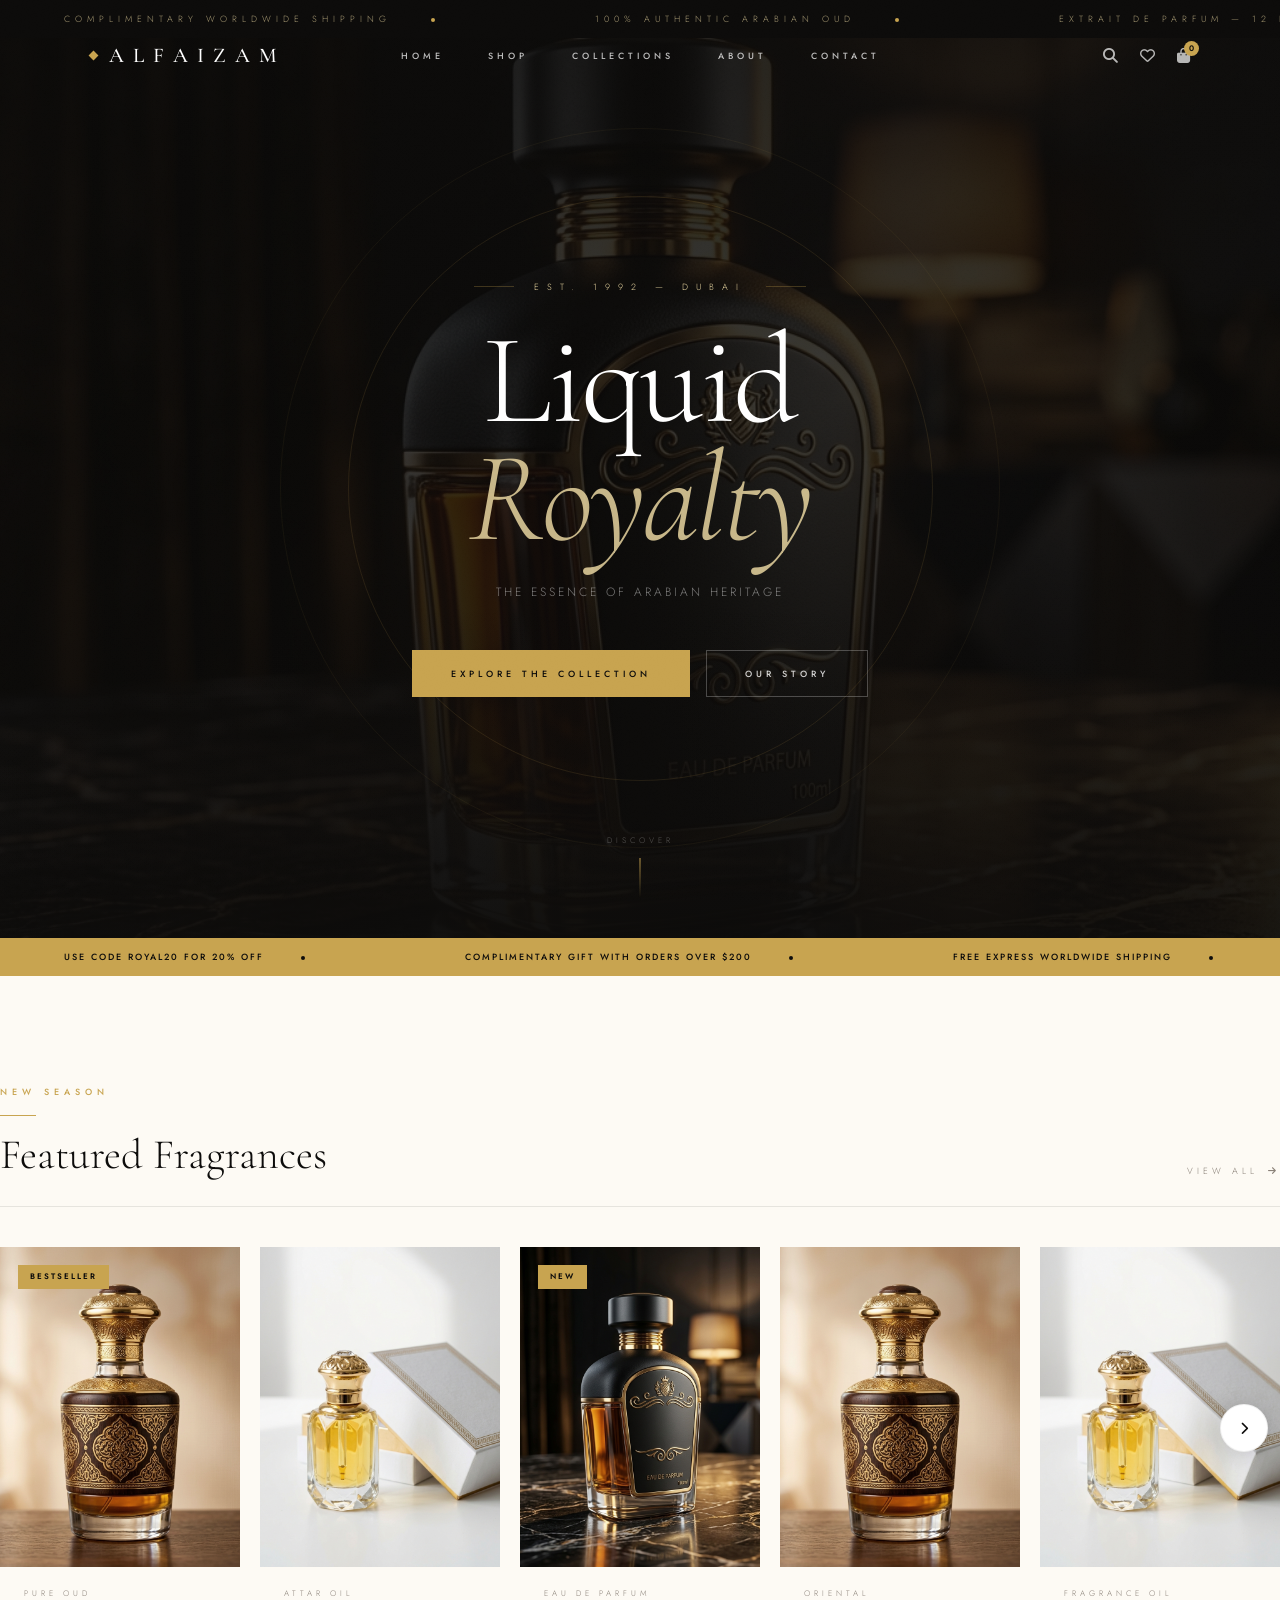
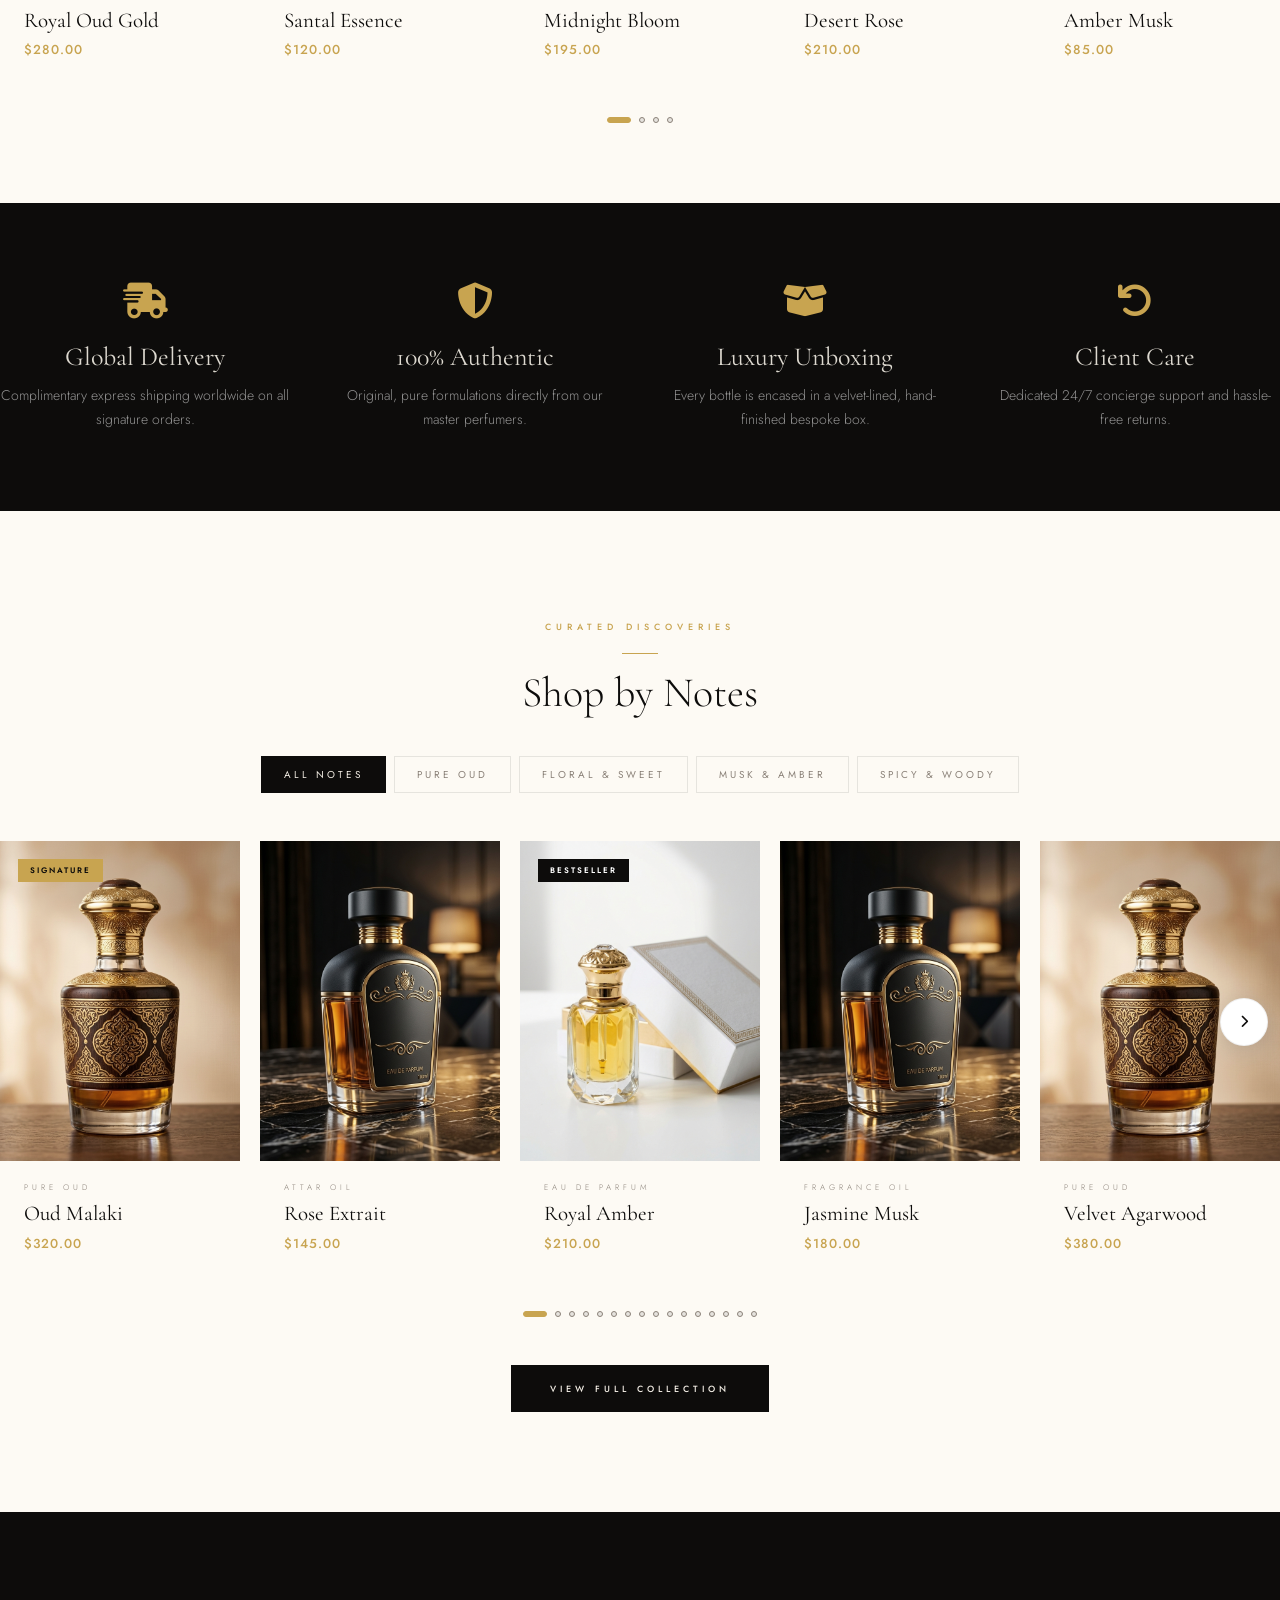
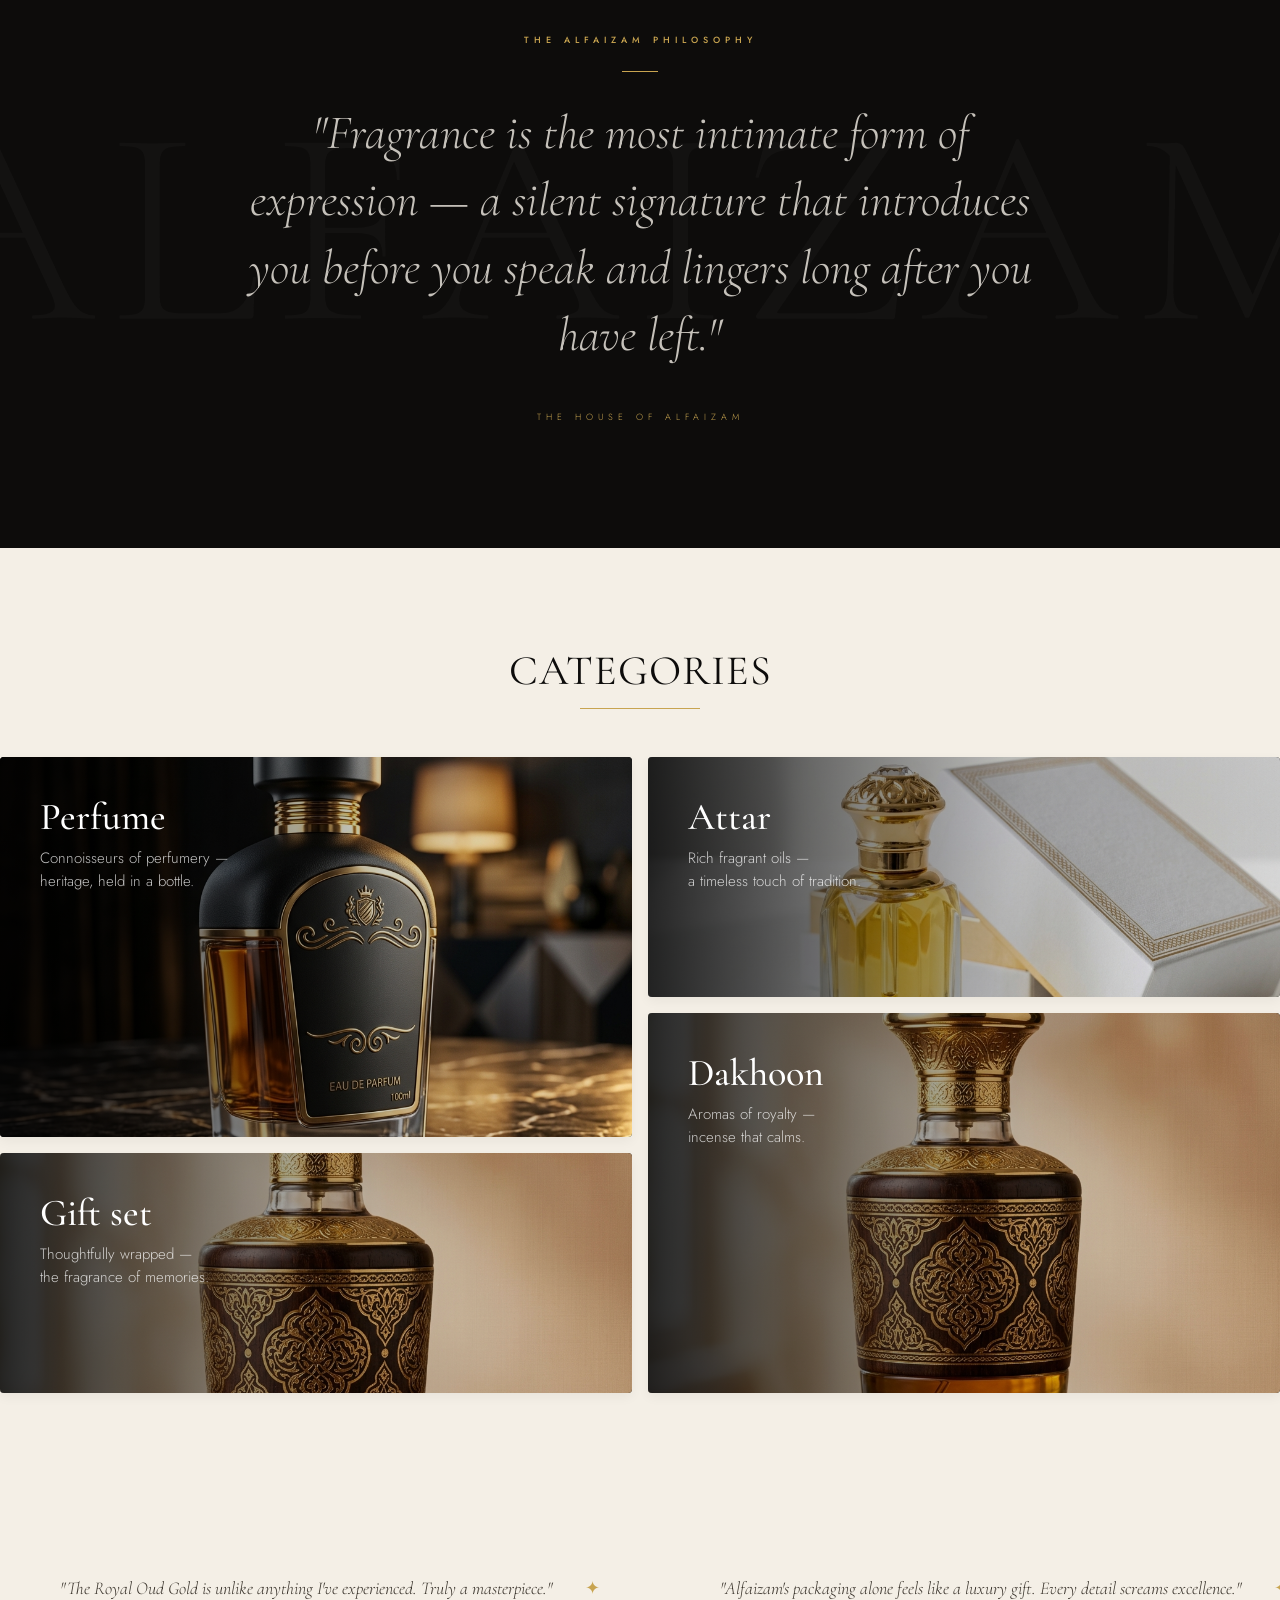
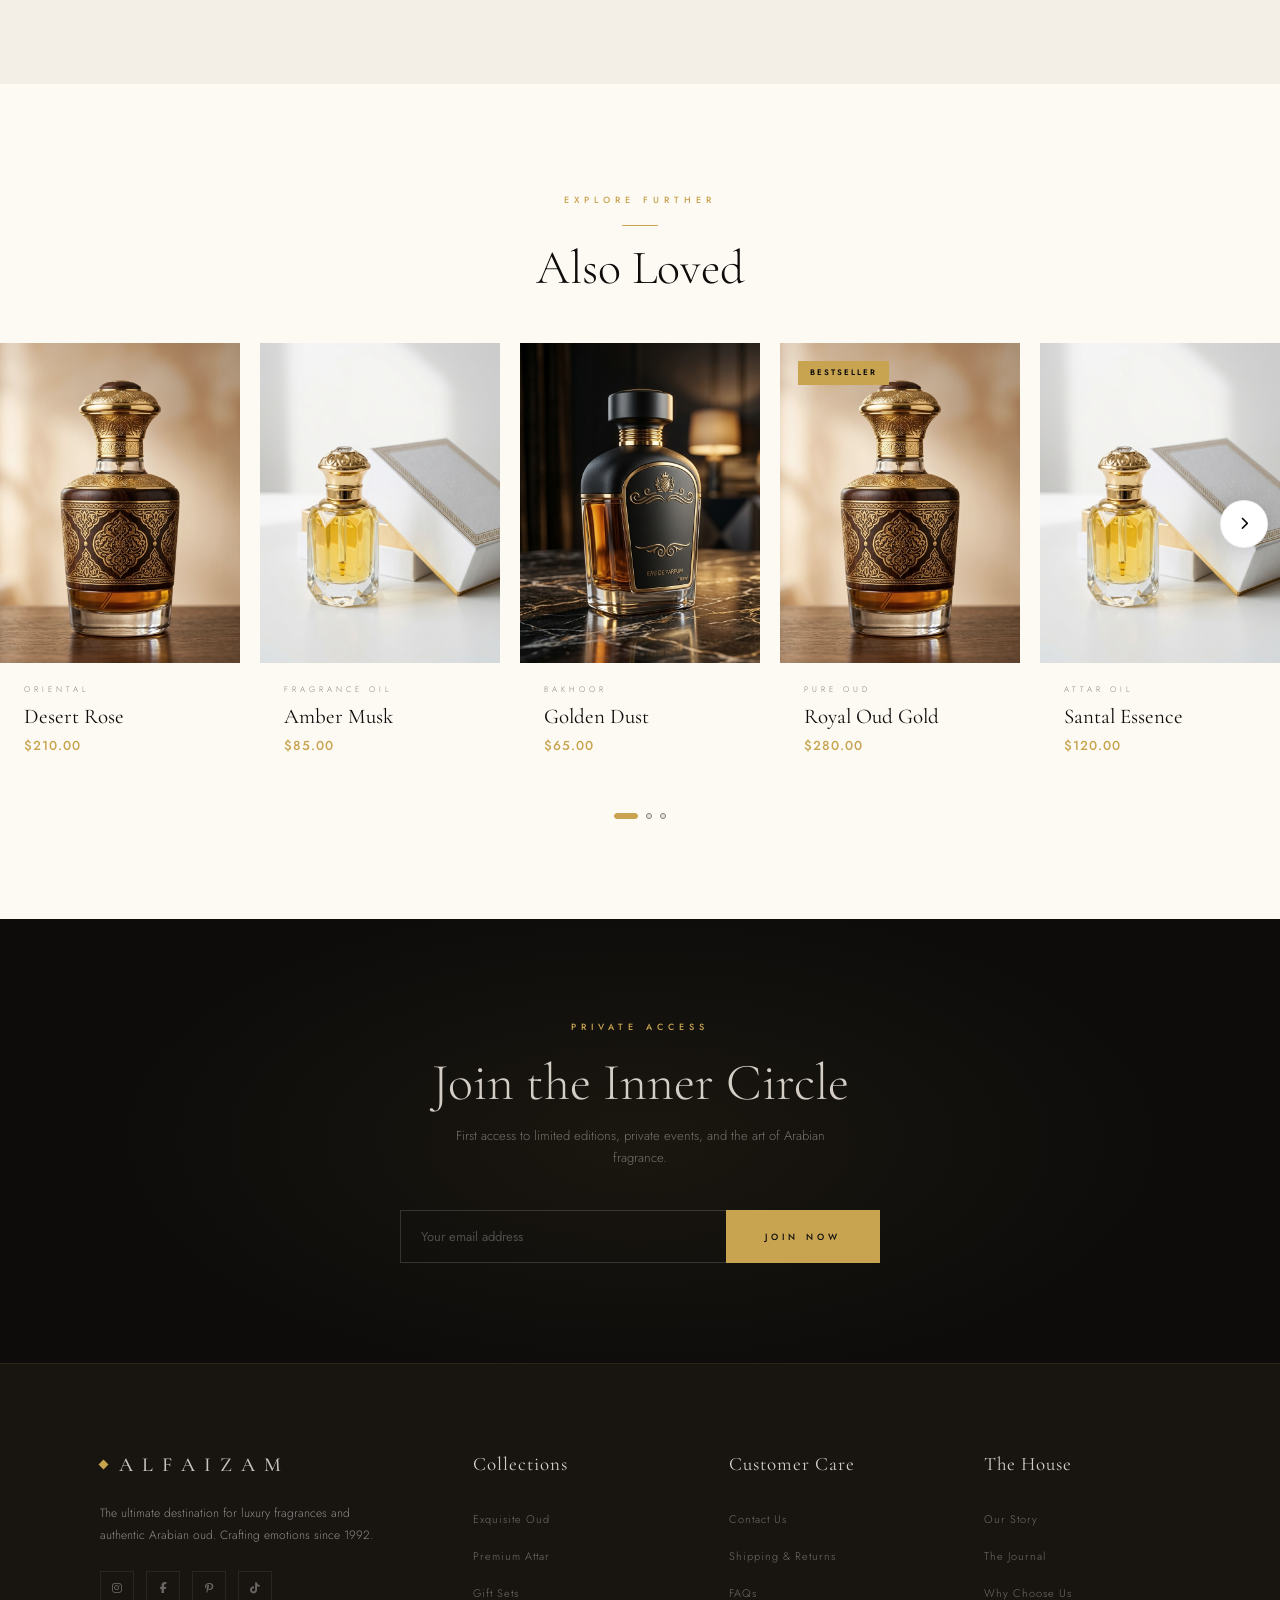
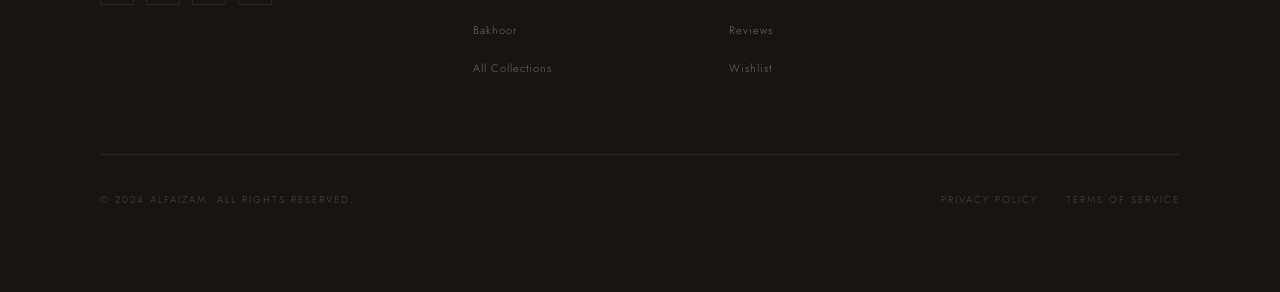
==== index.html @ 8cf2e2de "Initial Commit" ====
<!DOCTYPE html>
<html lang="en">

<head>
    <meta charset="UTF-8">
    <meta name="viewport" content="width=device-width, initial-scale=1.0">
    <title>ALFAIZAM — Luxury Arabian Fragrances</title>
    <link rel="stylesheet" href="style.css">
    <link rel="stylesheet" href="https://cdnjs.cloudflare.com/ajax/libs/font-awesome/6.4.0/css/all.min.css">
    <style>
        /* ── Hero ── */
        .hero {
            height: 100vh;
            min-height: 700px;
            background: var(--ink);
            position: relative;
            display: flex;
            align-items: center;
            justify-content: center;
            overflow: hidden;
            color: white;
        }

        .hero-bg {
            position: absolute;
            inset: 0;
            background-image: url('images/hero.png');
            background-size: cover;
            background-position: center;
            opacity: .22;
            transition: transform 8s ease;
        }

        .hero-vignette {
            position: absolute;
            inset: 0;
            background:
                radial-gradient(ellipse 120% 80% at 50% 110%, rgba(13, 12, 11, .9) 0%, transparent 60%),
                linear-gradient(to bottom, rgba(13, 12, 11, .5) 0%, rgba(13, 12, 11, .15) 40%, rgba(13, 12, 11, .7) 100%);
        }

        .hero-ornament {
            position: absolute;
            inset: 0;
            display: flex;
            align-items: center;
            justify-content: center;
            overflow: hidden;
            pointer-events: none;
        }

        .hero-ornament-ring {
            width: 65vmin;
            height: 65vmin;
            border: 1px solid rgba(200, 164, 80, .12);
            border-radius: 50%;
            position: absolute;
            animation: ring-pulse 6s ease-in-out infinite;
        }

        .hero-ornament-ring:nth-child(2) {
            width: 80vmin;
            height: 80vmin;
            border-color: rgba(200, 164, 80, .06);
            animation-delay: 2s;
        }

        @keyframes ring-pulse {

            0%,
            100% {
                opacity: 0.6;
                transform: scale(1);
            }

            50% {
                opacity: 1;
                transform: scale(1.02);
            }
        }

        .hero-content {
            position: relative;
            z-index: 2;
            text-align: center;
            padding: 0 24px;
        }

        .hero-eyebrow {
            font-size: 9px;
            letter-spacing: 8px;
            text-transform: uppercase;
            color: var(--gold-pale);
            opacity: 0;
            animation: fadeInUp .9s forwards .4s;
            margin-bottom: 28px;
            display: flex;
            align-items: center;
            justify-content: center;
            gap: 20px;
        }

        .hero-eyebrow::before,
        .hero-eyebrow::after {
            content: '';
            display: block;
            width: 40px;
            height: 1px;
            background: var(--bd-gold);
        }

        .hero-headline {
            font-family: 'Cormorant Garamond', serif;
            font-size: clamp(72px, 10vw, 140px);
            font-weight: 300;
            line-height: .92;
            letter-spacing: -.02em;
            opacity: 0;
            animation: fadeInUp .9s forwards .65s;
            margin-bottom: 24px;
        }

        .hero-headline em {
            font-style: italic;
            color: rgba(232, 213, 160, .85);
            display: block;
        }

        .hero-sub {
            font-size: 12px;
            letter-spacing: 3px;
            text-transform: uppercase;
            color: rgba(255, 255, 255, .45);
            opacity: 0;
            animation: fadeInUp .9s forwards .85s;
            margin-bottom: 48px;
        }

        .hero-actions {
            display: flex;
            gap: 16px;
            justify-content: center;
            opacity: 0;
            animation: fadeInUp .9s forwards 1.05s;
        }

        .hero-scroll {
            position: absolute;
            bottom: 40px;
            left: 50%;
            transform: translateX(-50%);
            z-index: 2;
            display: flex;
            flex-direction: column;
            align-items: center;
            gap: 10px;
            opacity: 0;
            animation: fadeIn 1s forwards 1.6s;
        }

        .hero-scroll span {
            font-size: 8px;
            letter-spacing: 4px;
            text-transform: uppercase;
            color: rgba(255, 255, 255, .3);
        }

        .scroll-line {
            width: 1px;
            height: 40px;
            background: linear-gradient(to bottom, var(--gold), transparent);
            animation: scroll-drip 2.2s ease-in-out infinite;
        }

        @keyframes scroll-drip {
            0% {
                transform: scaleY(0);
                transform-origin: top;
                opacity: 1;
            }

            50% {
                transform: scaleY(1);
                transform-origin: top;
                opacity: 1;
            }

            51% {
                transform-origin: bottom;
            }

            100% {
                transform: scaleY(0);
                transform-origin: bottom;
                opacity: 0;
            }
        }

        /* ── Featured header ── */
        .featured-header {
            display: flex;
            justify-content: space-between;
            align-items: flex-end;
            margin-bottom: 40px;
            padding-bottom: 28px;
            border-bottom: 1px solid var(--bd-light);
        }

        /* ── Brand Statement ── */
        .brand-statement {
            background: var(--ink);
            padding: 120px 0;
            position: relative;
            overflow: hidden;
        }

        .brand-statement::before {
            content: 'ALFAIZAM';
            font-family: 'Cormorant Garamond', serif;
            font-size: 22vw;
            font-weight: 300;
            color: rgba(255, 255, 255, .025);
            position: absolute;
            top: 50%;
            left: 50%;
            transform: translate(-50%, -50%);
            white-space: nowrap;
            pointer-events: none;
            letter-spacing: .05em;
        }

        .brand-quote {
            max-width: 880px;
            margin: 0 auto;
            text-align: center;
            position: relative;
            z-index: 1;
            padding: 0 40px;
        }

        .brand-quote blockquote {
            font-family: 'Cormorant Garamond', serif;
            font-size: clamp(28px, 4vw, 48px);
            font-weight: 300;
            font-style: italic;
            color: rgba(244, 239, 230, .8);
            line-height: 1.4;
            margin-bottom: 32px;
        }

        .brand-quote cite {
            font-size: 9px;
            letter-spacing: 5px;
            text-transform: uppercase;
            color: var(--gold);
            font-style: normal;
        }

        /* ── Testimonials ── */
        .testi-strip {
            background: var(--cream);
            padding: 80px 0;
            overflow: hidden;
            position: relative;
        }

        .testi-track {
            display: flex;
            white-space: nowrap;
            animation: marquee 40s linear infinite;
        }

        .testi-item {
            display: inline-flex;
            align-items: center;
            gap: 32px;
            padding: 0 60px;
        }

        .testi-quote {
            font-family: 'Cormorant Garamond', serif;
            font-size: 18px;
            font-style: italic;
            color: var(--charcoal);
        }

        .testi-sep {
            color: var(--gold);
            font-size: 18px;
        }

        /* ── Smart Slider System ── */
        .smart-slider-section {
            position: relative;
        }

        .smart-slider-wrapper {
            position: relative;
            overflow: hidden;
        }

        .smart-slider-track {
            display: flex;
            transition: transform 0.55s cubic-bezier(0.4, 0, 0.2, 1);
            gap: 0;
        }

        .smart-slider-track .product-card {
            flex-shrink: 0;
        }

        /* Slider Controls */
        .smart-slider-prev,
        .smart-slider-next {
            position: absolute;
            top: 38%;
            transform: translateY(-50%);
            width: 48px;
            height: 48px;
            background: white;
            color: var(--ink);
            border-radius: 50%;
            display: flex;
            align-items: center;
            justify-content: center;
            box-shadow: 0 4px 24px rgba(0, 0, 0, 0.18);
            z-index: 10;
            border: 1px solid rgba(0, 0, 0, 0.06);
            transition: all 0.3s;
            cursor: pointer;
            font-size: 13px;
        }

        .smart-slider-prev:hover,
        .smart-slider-next:hover {
            background: var(--gold);
            color: white;
            box-shadow: 0 6px 28px rgba(200, 164, 80, 0.4);
        }

        .smart-slider-prev {
            left: 12px;
        }

        .smart-slider-next {
            right: 12px;
        }

        .smart-slider-prev.hidden,
        .smart-slider-next.hidden {
            opacity: 0;
            pointer-events: none;
        }

        /* Slider dots */
        .slider-dots {
            display: flex;
            justify-content: center;
            gap: 8px;
            margin-top: 32px;
        }

        .slider-dot {
            width: 6px;
            height: 6px;
            border-radius: 50%;
            background: var(--bd-light);
            border: 1px solid var(--ash);
            cursor: pointer;
            transition: all 0.3s;
        }

        .slider-dot.active {
            background: var(--gold);
            border-color: var(--gold);
            width: 24px;
            border-radius: 3px;
        }

        /* ── Filter Tabs improved ── */
        .filter-tabs-wrap {
            display: flex;
            justify-content: center;
            gap: 8px;
            margin-bottom: 48px;
            flex-wrap: wrap;
        }

        .ftab {
            font-family: 'Jost', sans-serif;
            font-size: 10px;
            letter-spacing: 3px;
            text-transform: uppercase;
            color: var(--ash);
            padding: 10px 22px;
            border: 1px solid var(--bd-light);
            background: transparent;
            cursor: pointer;
            transition: all 0.3s ease;
        }

        .ftab:hover {
            color: var(--ink);
            border-color: var(--charcoal);
        }

        .ftab.active {
            background: var(--ink);
            color: var(--cream);
            border-color: var(--ink);
        }

        /* ── Product Grid (static, ≤5 items) ── */
        .product-grid-auto {
            display: grid;
            gap: 20px;
        }

        .product-grid-auto.count-1 {
            grid-template-columns: repeat(1, 1fr);
            max-width: 340px;
            margin: 0 auto;
        }

        .product-grid-auto.count-2 {
            grid-template-columns: repeat(2, 1fr);
            max-width: 700px;
            margin: 0 auto;
        }

        .product-grid-auto.count-3 {
            grid-template-columns: repeat(3, 1fr);
        }

        .product-grid-auto.count-4 {
            grid-template-columns: repeat(4, 1fr);
        }

        .product-grid-auto.count-5 {
            grid-template-columns: repeat(5, 1fr);
        }

        @media (max-width: 1200px) {
            .product-grid-auto.count-5 {
                grid-template-columns: repeat(3, 1fr);
            }

            .product-grid-auto.count-4 {
                grid-template-columns: repeat(3, 1fr);
            }
        }

        @media (max-width: 900px) {

            .product-grid-auto.count-3,
            .product-grid-auto.count-4,
            .product-grid-auto.count-5 {
                grid-template-columns: repeat(2, 1fr);
            }
        }

        @media (max-width: 576px) {
            .product-grid-auto {
                grid-template-columns: repeat(2, 1fr) !important;
                gap: 12px;
            }

            .product-grid-auto.count-1 {
                grid-template-columns: 1fr !important;
            }
        }

        /* Hide/show filtered items */
        .product-card.filtered-out {
            display: none;
        }

        /* ── No results message ── */
        .no-results {
            text-align: center;
            padding: 60px 20px;
            color: var(--ash);
            font-family: 'Cormorant Garamond', serif;
            font-size: 24px;
            display: none;
            grid-column: 1 / -1;
        }

        @media (max-width: 768px) {
            .hero-actions {
                flex-direction: column;
                align-items: center;
            }
        }
    </style>
</head>

<body>

    <!-- Announcement Bar -->
    <div class="announcement-bar">
        <div class="marquee-track">
            <span class="marquee-item">Complimentary Worldwide Shipping <span class="dot"></span></span>
            <span class="marquee-item">100% Authentic Arabian Oud <span class="dot"></span></span>
            <span class="marquee-item">Extrait de Parfum — 12 Hour Longevity <span class="dot"></span></span>
            <span class="marquee-item">Hand-Crafted by Master Perfumers Since 1992 <span class="dot"></span></span>
            <span class="marquee-item">Complimentary Worldwide Shipping <span class="dot"></span></span>
            <span class="marquee-item">100% Authentic Arabian Oud <span class="dot"></span></span>
            <span class="marquee-item">Extrait de Parfum — 12 Hour Longevity <span class="dot"></span></span>
            <span class="marquee-item">Hand-Crafted by Master Perfumers Since 1992 <span class="dot"></span></span>
        </div>
    </div>

    <!-- Header -->
    <header class="site-header" id="site-header">
        <div class="container">
            <div class="header-inner">
                <div style="display:flex;align-items:center;gap:18px;">
                    <div class="hamburger" id="hamburger">
                        <span></span><span></span><span></span>
                    </div>
                    <a href="index.html" class="logo">
                        <span class="logo-gem"></span>Alfaizam
                    </a>
                </div>
                <nav class="main-nav">
                    <a href="index.html">Home</a>
                    <a href="shop.html">Shop</a>
                    <a href="collections.html">Collections</a>
                    <a href="about.html">About</a>
                    <a href="contact.html">Contact</a>
                </nav>
                <div class="header-actions">
                    <button id="search-btn" aria-label="Search"><i class="fa-solid fa-magnifying-glass"></i></button>
                    <a href="wishlist.html" class="hide-mobile" aria-label="Wishlist"><i
                            class="fa-regular fa-heart"></i></a>
                    <a href="cart.html" style="position:relative;" aria-label="Cart">
                        <i class="fa-solid fa-bag-shopping"></i>
                        <span class="cart-badge" id="cart-count">0</span>
                    </a>
                </div>
            </div>
        </div>
    </header>

    <!-- Mobile Nav -->
    <nav class="mobile-nav" id="mobile-nav">
        <button class="mobile-close" id="mobile-close"><i class="fa-solid fa-xmark"></i></button>
        <ul class="mobile-nav-links">
            <li><a href="index.html">Home</a></li>
            <li><a href="shop.html">Shop</a></li>
            <li><a href="collections.html">Collections</a></li>
            <li><a href="about.html">About</a></li>
            <li><a href="contact.html">Contact</a></li>
        </ul>
        <div class="mobile-nav-footer">
            <a href="wishlist.html">Wishlist</a>
            <a href="cart.html">Bag</a>
        </div>
    </nav>

    <!-- Search Overlay -->
    <div class="search-overlay" id="search-overlay">
        <button class="search-close-btn" id="search-close"><i class="fa-solid fa-xmark"></i></button>
        <div class="search-body">
            <span class="search-label">Search Our Collection</span>
            <input type="text" class="search-field" placeholder="Oud, Attar, Rose…" id="search-field">
            <div class="search-hints">
                <span class="search-hint">Royal Oud</span>
                <span class="search-hint">Santal</span>
                <span class="search-hint">Gift Sets</span>
                <span class="search-hint">Bakhoor</span>
            </div>
        </div>
    </div>

    <!-- ══ HERO ══ -->
    <section class="hero">
        <div class="hero-bg" id="hero-bg"></div>
        <div class="hero-vignette"></div>
        <div class="hero-ornament">
            <div class="hero-ornament-ring"></div>
            <div class="hero-ornament-ring"></div>
        </div>
        <div class="hero-content">
            <p class="hero-eyebrow">Est. 1992 — Dubai</p>
            <h1 class="hero-headline">
                Liquid<em>Royalty</em>
            </h1>
            <p class="hero-sub">The Essence of Arabian Heritage</p>
            <div class="hero-actions">
                <a href="shop.html" class="btn btn-gold">Explore the Collection</a>
                <a href="about.html" class="btn btn-outline-light">Our Story</a>
            </div>
        </div>
        <div class="hero-scroll">
            <span>Discover</span>
            <div class="scroll-line"></div>
        </div>
    </section>

    <!-- ══ OFFERS MARQUEE ══ -->
    <div class="announcement-bar"
        style="background: var(--gold); color: var(--ink); border-bottom: none; padding: 12px 0;">
        <div class="marquee-track" style="animation-duration: 25s;">
            <span class="marquee-item" style="font-weight: 500; letter-spacing: 2px; color: var(--ink);">Use Code
                ROYAL20 for 20% Off <span class="dot" style="background: var(--ink);"></span></span>
            <span class="marquee-item" style="font-weight: 500; letter-spacing: 2px; color: var(--ink);">Complimentary
                Gift With Orders Over $200 <span class="dot" style="background: var(--ink);"></span></span>
            <span class="marquee-item" style="font-weight: 500; letter-spacing: 2px; color: var(--ink);">Free Express
                Worldwide Shipping <span class="dot" style="background: var(--ink);"></span></span>
            <span class="marquee-item" style="font-weight: 500; letter-spacing: 2px; color: var(--ink);">Use Code
                ROYAL20 for 20% Off <span class="dot" style="background: var(--ink);"></span></span>
            <span class="marquee-item" style="font-weight: 500; letter-spacing: 2px; color: var(--ink);">Complimentary
                Gift With Orders Over $200 <span class="dot" style="background: var(--ink);"></span></span>
            <span class="marquee-item" style="font-weight: 500; letter-spacing: 2px; color: var(--ink);">Free Express
                Worldwide Shipping <span class="dot" style="background: var(--ink);"></span></span>
        </div>
    </div>

    <!-- ══ FEATURED PRODUCTS — AUTO SLIDER ══ -->
    <section class="section" style="background: var(--ivory); padding-bottom: 80px;">
        <div class="container">
            <div class="featured-header">
                <div>
                    <span class="label">New Season</span>
                    <div class="gold-line gold-line-left" style="margin-top:12px;"></div>
                    <h2 style="font-size:42px;margin-top:12px;">Featured Fragrances</h2>
                </div>
                <a href="shop.html"
                    style="font-size:9px;letter-spacing:4px;text-transform:uppercase;color:var(--ash);display:flex;align-items:center;gap:10px;transition:color .3s;"
                    onmouseover="this.style.color='var(--gold)'" onmouseout="this.style.color='var(--ash)'">
                    View All <i class="fa-solid fa-arrow-right"></i>
                </a>
            </div>
        </div>

        <div class="container" style="padding-top:0; position:relative;">
            <div class="smart-slider-section" id="featured-section">
                <button class="smart-slider-prev" id="feat-prev"><i class="fa-solid fa-chevron-left"></i></button>
                <div class="smart-slider-wrapper" id="feat-wrapper">
                    <div class="smart-slider-track" id="feat-track">
                        <!-- Cards injected by JS -->
                    </div>
                </div>
                <button class="smart-slider-next" id="feat-next"><i class="fa-solid fa-chevron-right"></i></button>
                <div class="slider-dots" id="feat-dots"></div>
            </div>
        </div>
    </section>

    <!-- ══ BRAND PILLARS ══ -->
    <section style="background: var(--ink); color: white; padding: 80px 0;">
        <div class="container">
            <div style="display: grid; grid-template-columns: repeat(4, 1fr); gap: 40px; text-align: center;">
                <div class="reveal">
                    <i class="fa-solid fa-truck-fast"
                        style="font-size: 36px; color: var(--gold); margin-bottom: 24px;"></i>
                    <h4
                        style="font-family: 'Cormorant Garamond', serif; font-size: 26px; font-weight: 400; margin-bottom: 12px; color: rgba(244,239,230,.9);">
                        Global Delivery</h4>
                    <p style="font-size: 14px; color: rgba(255,255,255,0.55); line-height: 1.7;">Complimentary express
                        shipping worldwide on all signature orders.</p>
                </div>
                <div class="reveal d1">
                    <i class="fa-solid fa-shield-halved"
                        style="font-size: 36px; color: var(--gold); margin-bottom: 24px;"></i>
                    <h4
                        style="font-family: 'Cormorant Garamond', serif; font-size: 26px; font-weight: 400; margin-bottom: 12px; color: rgba(244,239,230,.9);">
                        100% Authentic</h4>
                    <p style="font-size: 14px; color: rgba(255,255,255,0.55); line-height: 1.7;">Original, pure
                        formulations directly from our master perfumers.</p>
                </div>
                <div class="reveal d2">
                    <i class="fa-solid fa-box-open"
                        style="font-size: 36px; color: var(--gold); margin-bottom: 24px;"></i>
                    <h4
                        style="font-family: 'Cormorant Garamond', serif; font-size: 26px; font-weight: 400; margin-bottom: 12px; color: rgba(244,239,230,.9);">
                        Luxury Unboxing</h4>
                    <p style="font-size: 14px; color: rgba(255,255,255,0.55); line-height: 1.7;">Every bottle is encased
                        in a velvet-lined, hand-finished bespoke box.</p>
                </div>
                <div class="reveal d3">
                    <i class="fa-solid fa-arrow-rotate-left"
                        style="font-size: 36px; color: var(--gold); margin-bottom: 24px;"></i>
                    <h4
                        style="font-family: 'Cormorant Garamond', serif; font-size: 26px; font-weight: 400; margin-bottom: 12px; color: rgba(244,239,230,.9);">
                        Client Care</h4>
                    <p style="font-size: 14px; color: rgba(255,255,255,0.55); line-height: 1.7;">Dedicated 24/7
                        concierge support and hassle-free returns.</p>
                </div>
            </div>
        </div>
    </section>

    <!-- ══ CURATED DISCOVERIES — FILTER + SMART GRID/SLIDER ══ -->
    <section class="section" style="background: var(--ivory);">
        <div class="container">
            <div class="text-center reveal" style="margin-bottom: 40px;">
                <span class="label">Curated Discoveries</span>
                <div class="gold-line gold-line-center" style="margin-top:14px;"></div>
                <h2 style="font-size:42px;margin-top:16px;">Shop by Notes</h2>
            </div>

            <!-- Filter Tabs -->
            <div class="filter-tabs-wrap reveal" id="note-tabs">
                <button class="ftab active" data-filter="all">All Notes</button>
                <button class="ftab" data-filter="oud">Pure Oud</button>
                <button class="ftab" data-filter="floral">Floral & Sweet</button>
                <button class="ftab" data-filter="musk">Musk & Amber</button>
                <button class="ftab" data-filter="spicy">Spicy & Woody</button>
            </div>

            <!-- Smart Product Grid (auto switches to slider when >5 visible) -->
            <div id="note-container">
                <!-- Grid mode container -->
                <div class="product-grid-auto" id="note-grid">
                    <!-- js renders cards -->
                </div>
                <!-- Slider mode container (hidden initially) -->
                <div class="smart-slider-section" id="note-slider-section" style="display:none;">
                    <button class="smart-slider-prev" id="note-prev"><i class="fa-solid fa-chevron-left"></i></button>
                    <div class="smart-slider-wrapper" id="note-wrapper">
                        <div class="smart-slider-track" id="note-track"></div>
                    </div>
                    <button class="smart-slider-next" id="note-next"><i class="fa-solid fa-chevron-right"></i></button>
                    <div class="slider-dots" id="note-dots"></div>
                </div>
            </div>

            <div class="text-center reveal" style="margin-top: 48px;">
                <a href="shop.html" class="btn btn-dark">View Full Collection</a>
            </div>
        </div>
    </section>

    <!-- ══ BRAND STATEMENT ══ -->
    <div class="brand-statement">
        <div class="brand-quote reveal">
            <span class="label" style="margin-bottom:24px;display:block;">The Alfaizam Philosophy</span>
            <div class="gold-line gold-line-center"></div>
            <blockquote style="margin-top:28px;">
                "Fragrance is the most intimate form of expression — a silent signature that introduces you before you
                speak and lingers long after you have left."
            </blockquote>
            <cite>The House of Alfaizam</cite>
        </div>
    </div>

    <!-- ══ CATEGORIES (BENTO GRID) ══ -->
    <section class="section" style="background: var(--cream);">
        <div class="container">
            <div class="text-center reveal" style="margin-bottom:48px;">
                <h2
                    style="font-family:'Cormorant Garamond',serif;font-size:42px;font-weight:400;letter-spacing:1px;text-transform:uppercase;">
                    CATEGORIES</h2>
                <div class="gold-line gold-line-center" style="margin-top:14px;width:120px;"></div>
            </div>

            <div class="cat-bento-grid">
                <div class="cat-col">
                    <a href="shop.html" class="cat-card cat-tall reveal">
                        <img src="images/hero.png" alt="Perfume">
                        <div class="cat-content">
                            <h3>Perfume</h3>
                            <p>Connoisseurs of perfumery —<br>heritage, held in a bottle.</p>
                        </div>
                    </a>
                    <a href="shop.html" class="cat-card cat-short reveal d1">
                        <img src="images/oud.png" alt="Gift set">
                        <div class="cat-content">
                            <h3>Gift set</h3>
                            <p>Thoughtfully wrapped —<br>the fragrance of memories.</p>
                        </div>
                    </a>
                </div>
                <div class="cat-col">
                    <a href="shop.html" class="cat-card cat-short reveal d2">
                        <img src="images/attar.png" alt="Attar">
                        <div class="cat-content">
                            <h3>Attar</h3>
                            <p>Rich fragrant oils —<br>a timeless touch of tradition.</p>
                        </div>
                    </a>
                    <a href="shop.html" class="cat-card cat-tall reveal d3">
                        <img src="images/oud.png" alt="Dakhoon">
                        <div class="cat-content">
                            <h3>Dakhoon</h3>
                            <p>Aromas of royalty —<br>incense that calms.</p>
                        </div>
                    </a>
                </div>
            </div>
        </div>
    </section>

    <!-- ══ TESTIMONIAL MARQUEE ══ -->
    <div class="testi-strip">
        <div class="testi-track">
            <div class="testi-item">
                <span class="testi-quote">"The Royal Oud Gold is unlike anything I've experienced. Truly a
                    masterpiece."</span>
                <span class="testi-sep">✦</span>
            </div>
            <div class="testi-item">
                <span class="testi-quote">"Alfaizam's packaging alone feels like a luxury gift. Every detail screams
                    excellence."</span>
                <span class="testi-sep">✦</span>
            </div>
            <div class="testi-item">
                <span class="testi-quote">"Finally a brand true to traditional scent profiles while feeling utterly
                    modern."</span>
                <span class="testi-sep">✦</span>
            </div>
            <div class="testi-item">
                <span class="testi-quote">"The Santal Essence has become my signature. I receive compliments
                    daily."</span>
                <span class="testi-sep">✦</span>
            </div>
            <div class="testi-item">
                <span class="testi-quote">"The Royal Oud Gold is unlike anything I've experienced. Truly a
                    masterpiece."</span>
                <span class="testi-sep">✦</span>
            </div>
            <div class="testi-item">
                <span class="testi-quote">"Alfaizam's packaging alone feels like a luxury gift. Every detail screams
                    excellence."</span>
                <span class="testi-sep">✦</span>
            </div>
            <div class="testi-item">
                <span class="testi-quote">"Finally a brand true to traditional scent profiles while feeling utterly
                    modern."</span>
                <span class="testi-sep">✦</span>
            </div>
            <div class="testi-item">
                <span class="testi-quote">"The Santal Essence has become my signature. I receive compliments
                    daily."</span>
                <span class="testi-sep">✦</span>
            </div>
        </div>
    </div>

    <!-- ══ ALSO LOVED — AUTO SLIDER ══ -->
    <section class="section" style="background: var(--ivory);">
        <div class="container">
            <div class="text-center reveal" style="margin-bottom:48px;">
                <span class="label">Explore Further</span>
                <div class="gold-line gold-line-center" style="margin-top:14px;"></div>
                <h2 style="font-size:48px;margin-top:16px;">Also Loved</h2>
            </div>

            <div class="smart-slider-section">
                <button class="smart-slider-prev" id="also-prev"><i class="fa-solid fa-chevron-left"></i></button>
                <div class="smart-slider-wrapper" id="also-wrapper">
                    <div class="smart-slider-track" id="also-track"></div>
                </div>
                <button class="smart-slider-next" id="also-next"><i class="fa-solid fa-chevron-right"></i></button>
                <div class="slider-dots" id="also-dots"></div>
            </div>
        </div>
    </section>

    <!-- ══ NEWSLETTER ══ -->
    <div class="newsletter-section">
        <div class="container">
            <div class="text-center reveal" style="position:relative;z-index:1;">
                <span class="label" style="margin-bottom:20px;display:block;">Private Access</span>
                <h2
                    style="font-family:'Cormorant Garamond',serif;font-size:52px;font-weight:300;color:rgba(244,239,230,.85);margin-bottom:14px;">
                    Join the Inner Circle
                </h2>
                <p
                    style="font-size:13px;color:rgba(255,255,255,.4);margin-bottom:40px;max-width:400px;margin-left:auto;margin-right:auto;">
                    First access to limited editions, private events, and the art of Arabian fragrance.
                </p>
                <form class="newsletter-form" onsubmit="return false;">
                    <input type="email" class="newsletter-input" placeholder="Your email address">
                    <button type="submit" class="btn btn-gold" style="white-space:nowrap;">Join Now</button>
                </form>
            </div>
        </div>
    </div>

    <!-- ══ FOOTER ══ -->
    <footer class="site-footer">
        <div class="container">
            <div class="footer-top">
                <div class="footer-brand">
                    <a href="index.html" class="logo" style="color:rgba(244,239,230,.8);font-size:20px;">
                        <span class="logo-gem"></span>Alfaizam
                    </a>
                    <p class="footer-brand-text">The ultimate destination for luxury fragrances and authentic Arabian
                        oud. Crafting emotions since 1992.</p>
                    <div class="footer-socials">
                        <a href="#" class="footer-social-btn"><i class="fa-brands fa-instagram"></i></a>
                        <a href="#" class="footer-social-btn"><i class="fa-brands fa-facebook-f"></i></a>
                        <a href="#" class="footer-social-btn"><i class="fa-brands fa-pinterest-p"></i></a>
                        <a href="#" class="footer-social-btn"><i class="fa-brands fa-tiktok"></i></a>
                    </div>
                </div>
                <div class="footer-col">
                    <h5>Collections</h5>
                    <ul>
                        <li><a href="shop.html">Exquisite Oud</a></li>
                        <li><a href="shop.html">Premium Attar</a></li>
                        <li><a href="shop.html">Gift Sets</a></li>
                        <li><a href="shop.html">Bakhoor</a></li>
                        <li><a href="collections.html">All Collections</a></li>
                    </ul>
                </div>
                <div class="footer-col">
                    <h5>Customer Care</h5>
                    <ul>
                        <li><a href="contact.html">Contact Us</a></li>
                        <li><a href="why-us.html">Shipping & Returns</a></li>
                        <li><a href="faq.html">FAQs</a></li>
                        <li><a href="reviews.html">Reviews</a></li>
                        <li><a href="wishlist.html">Wishlist</a></li>
                    </ul>
                </div>
                <div class="footer-col">
                    <h5>The House</h5>
                    <ul>
                        <li><a href="about.html">Our Story</a></li>
                        <li><a href="journal.html">The Journal</a></li>
                        <li><a href="why-us.html">Why Choose Us</a></li>
                    </ul>
                </div>
            </div>
            <div class="footer-bottom">
                <p>© 2024 Alfaizam. All Rights Reserved.</p>
                <div class="footer-bottom-links">
                    <a href="#">Privacy Policy</a>
                    <a href="#">Terms of Service</a>
                </div>
            </div>
        </div>
    </footer>

    <script>
        // ═══════════════════════════════════════════════
        //  PRODUCT DATA
        // ═══════════════════════════════════════════════
        const FEATURED_PRODUCTS = [
            { name: 'Royal Oud Gold', cat: 'Pure Oud', price: '$280.00', img: 'images/oud.png', badge: 'Bestseller', badgeBg: '' },
            { name: 'Santal Essence', cat: 'Attar Oil', price: '$120.00', img: 'images/attar.png', badge: '', badgeBg: '' },
            { name: 'Midnight Bloom', cat: 'Eau de Parfum', price: '$195.00', img: 'images/hero.png', badge: 'New', badgeBg: '' },
            { name: 'Desert Rose', cat: 'Oriental', price: '$210.00', img: 'images/oud.png', badge: '', badgeBg: '' },
            { name: 'Amber Musk', cat: 'Fragrance Oil', price: '$85.00', img: 'images/attar.png', badge: '', badgeBg: '' },
            { name: 'Golden Dust', cat: 'Bakhoor', price: '$65.00', img: 'images/hero.png', badge: '', badgeBg: '' },
            { name: 'Imperial Amber', cat: 'Eau de Parfum', price: '$230.00', img: 'images/oud.png', badge: 'Signature', badgeBg: '' },
            { name: 'Velvet Agarwood', cat: 'Pure Oud', price: '$380.00', img: 'images/attar.png', badge: '', badgeBg: '' },
        ];

        const NOTE_PRODUCTS = [
            { name: 'Oud Malaki', cat: 'Pure Oud', price: '$320.00', img: 'images/oud.png', badge: 'Signature', badgeBg: '', notes: ['oud'] },
            { name: 'Rose Extrait', cat: 'Attar Oil', price: '$145.00', img: 'images/hero.png', badge: '', badgeBg: '', notes: ['floral'] },
            { name: 'Royal Amber', cat: 'Eau de Parfum', price: '$210.00', img: 'images/attar.png', badge: 'Bestseller', badgeBg: 'var(--ink)', notes: ['musk'] },
            { name: 'Jasmine Musk', cat: 'Fragrance Oil', price: '$180.00', img: 'images/hero.png', badge: '', badgeBg: '', notes: ['floral', 'musk'] },
            { name: 'Velvet Agarwood', cat: 'Pure Oud', price: '$380.00', img: 'images/oud.png', badge: '', badgeBg: '', notes: ['oud', 'spicy'] },
            { name: 'Saffron Gold', cat: 'Eau de Parfum', price: '$260.00', img: 'images/attar.png', badge: 'Limited', badgeBg: 'var(--gold)', notes: ['spicy'] },
            { name: 'Imperial Musk', cat: 'Attar Oil', price: '$150.00', img: 'images/hero.png', badge: '', badgeBg: '', notes: ['musk'] },
            { name: 'Desert Rose', cat: 'Eau de Parfum', price: '$185.00', img: 'images/oud.png', badge: '', badgeBg: '', notes: ['floral'] },
            { name: 'Sandalwood Reserve', cat: 'Woody', price: '$220.00', img: 'images/attar.png', badge: 'New', badgeBg: '', notes: ['spicy'] },
            { name: 'Golden Bakhoor', cat: 'Incense', price: '$90.00', img: 'images/oud.png', badge: '', badgeBg: '', notes: ['oud'] },
            { name: 'Nightfall Attar', cat: 'Attar Oil', price: '$165.00', img: 'images/hero.png', badge: '', badgeBg: '', notes: ['musk'] },
            { name: 'White Lily Essence', cat: 'Floral', price: '$140.00', img: 'images/attar.png', badge: '', badgeBg: '', notes: ['floral'] },
            { name: 'Majestic Cardamom', cat: 'Spicy & Warm', price: '$195.00', img: 'images/oud.png', badge: '', badgeBg: '', notes: ['spicy'] },
            { name: 'Oud Supreme', cat: 'Pure Oud', price: '$450.00', img: 'images/hero.png', badge: 'Bestseller', badgeBg: 'var(--ink)', notes: ['oud'] },
            { name: 'Cashmere Musk', cat: 'Eau de Parfum', price: '$230.00', img: 'images/attar.png', badge: '', badgeBg: '', notes: ['musk'] },
            { name: 'Taif Rose Absolute', cat: 'Attar Oil', price: '$310.00', img: 'images/oud.png', badge: 'Signature', badgeBg: '', notes: ['floral'] },
            { name: 'Midnight Spices', cat: 'Oriental Spicy', price: '$205.00', img: 'images/attar.png', badge: '', badgeBg: '', notes: ['spicy'] },
            { name: 'Heritage Blend', cat: 'Exclusive Blend', price: '$520.00', img: 'images/hero.png', badge: '', badgeBg: '', notes: ['oud', 'musk'] },
            { name: 'Citrus Bloom', cat: 'Fresh Floral', price: '$130.00', img: 'images/oud.png', badge: '', badgeBg: '', notes: ['floral'] },
            { name: 'Arabian Cedar', cat: 'Woody', price: '$190.00', img: 'images/attar.png', badge: '', badgeBg: '', notes: ['spicy'] },
        ];

        const ALSO_LOVED = [
            { name: 'Desert Rose', cat: 'Oriental', price: '$210.00', img: 'images/oud.png', badge: '', badgeBg: '' },
            { name: 'Amber Musk', cat: 'Fragrance Oil', price: '$85.00', img: 'images/attar.png', badge: '', badgeBg: '' },
            { name: 'Golden Dust', cat: 'Bakhoor', price: '$65.00', img: 'images/hero.png', badge: '', badgeBg: '' },
            { name: 'Royal Oud Gold', cat: 'Pure Oud', price: '$280.00', img: 'images/oud.png', badge: 'Bestseller', badgeBg: '' },
            { name: 'Santal Essence', cat: 'Attar Oil', price: '$120.00', img: 'images/attar.png', badge: '', badgeBg: '' },
            { name: 'Midnight Bloom', cat: 'Eau de Parfum', price: '$195.00', img: 'images/hero.png', badge: 'New', badgeBg: '' },
            { name: 'Oud Supreme', cat: 'Pure Oud', price: '$450.00', img: 'images/oud.png', badge: 'Signature', badgeBg: '' },
        ];

        // ═══════════════════════════════════════════════
        //  CARD BUILDER
        // ═══════════════════════════════════════════════
        function buildCard(p, extraStyle = '') {
            const badgeHtml = p.badge
                ? `<span class="prod-badge" style="${p.badgeBg ? 'background:' + p.badgeBg + ';color:' + (p.badgeBg === 'var(--gold)' ? 'var(--ink)' : 'white') + ';' : ''}">${p.badge}</span>`
                : '';
            return `
        <div class="product-card reveal" style="${extraStyle}">
            <div class="prod-img">
                <img src="${p.img}" alt="${p.name}" loading="lazy">
                ${badgeHtml}
                <div class="prod-hover">
                    <div class="prod-hover-action">
                        <a href="product.html" class="btn btn-gold" style="padding:12px 28px;">Quick View</a>
                    </div>
                </div>
                <button class="prod-wishlist"><i class="fa-regular fa-heart"></i></button>
            </div>
            <div class="prod-info">
                <p class="prod-cat">${p.cat}</p>
                <h3 class="prod-name"><a href="product.html">${p.name}</a></h3>
                <p class="prod-price">${p.price}</p>
            </div>
        </div>`;
        }

        // ═══════════════════════════════════════════════
        //  SMART SLIDER CLASS
        // ═══════════════════════════════════════════════
        class SmartSlider {
            constructor({ trackEl, prevBtn, nextBtn, dotsEl, products, autoplay = true, autoDelay = 3500 }) {
                this.track = trackEl;
                this.prev = prevBtn;
                this.next = nextBtn;
                this.dotsEl = dotsEl;
                this.products = products;
                this.autoplay = autoplay;
                this.autoDelay = autoDelay;
                this.current = 0;
                this.perView = 5;
                this.timer = null;
                this.init();
            }

            getPerView() {
                const w = window.innerWidth;
                if (w <= 480) return 1.2;
                if (w <= 576) return 2;
                if (w <= 768) return 2;
                if (w <= 992) return 3;
                if (w <= 1200) return 4;
                return 5;
            }

            totalSlides() {
                return Math.max(0, this.products.length - Math.floor(this.perView));
            }

            render() {
                this.track.innerHTML = this.products.map(p => buildCard(p)).join('');
                this.resize();
            }

            resize() {
                this.perView = this.getPerView();
                const cardW = 100 / this.perView;
                Array.from(this.track.children).forEach(c => {
                    c.style.width = `calc(${cardW}% - 16px)`;
                    c.style.marginRight = '20px';
                    c.style.flexShrink = '0';
                });
                this.current = Math.min(this.current, this.totalSlides());
                this.go(this.current, false);
                this.buildDots();
            }

            go(idx, animate = true) {
                this.current = Math.max(0, Math.min(idx, this.totalSlides()));
                if (!animate) this.track.style.transition = 'none';
                else this.track.style.transition = 'transform 0.55s cubic-bezier(0.4,0,0.2,1)';
                const cardW = this.track.children[0]?.offsetWidth || 0;
                const gap = 20;
                this.track.style.transform = `translateX(-${this.current * (cardW + gap)}px)`;
                this.updateControls();
                this.updateDots();
                // restore transition
                if (!animate) setTimeout(() => this.track.style.transition = '', 50);
            }

            buildDots() {
                if (!this.dotsEl) return;
                const total = this.totalSlides() + 1;
                if (total <= 1) { this.dotsEl.innerHTML = ''; return; }
                this.dotsEl.innerHTML = Array.from({ length: total }, (_, i) =>
                    `<div class="slider-dot ${i === this.current ? 'active' : ''}" data-idx="${i}"></div>`
                ).join('');
                this.dotsEl.querySelectorAll('.slider-dot').forEach(d => {
                    d.addEventListener('click', () => { this.go(+d.dataset.idx); this.resetAuto(); });
                });
            }

            updateDots() {
                if (!this.dotsEl) return;
                this.dotsEl.querySelectorAll('.slider-dot').forEach((d, i) => {
                    d.classList.toggle('active', i === this.current);
                });
            }

            updateControls() {
                this.prev?.classList.toggle('hidden', this.current === 0);
                this.next?.classList.toggle('hidden', this.current >= this.totalSlides());
            }

            startAuto() {
                if (!this.autoplay) return;
                this.timer = setInterval(() => {
                    if (this.current >= this.totalSlides()) this.go(0);
                    else this.go(this.current + 1);
                }, this.autoDelay);
            }

            resetAuto() {
                clearInterval(this.timer);
                this.startAuto();
            }

            bindEvents() {
                this.prev?.addEventListener('click', () => { this.go(this.current - 1); this.resetAuto(); });
                this.next?.addEventListener('click', () => { this.go(this.current + 1); this.resetAuto(); });
                window.addEventListener('resize', () => this.resize());

                // Touch swipe
                let startX = 0;
                this.track.addEventListener('touchstart', e => { startX = e.touches[0].clientX; }, { passive: true });
                this.track.addEventListener('touchend', e => {
                    const diff = startX - e.changedTouches[0].clientX;
                    if (Math.abs(diff) > 50) { this.go(this.current + (diff > 0 ? 1 : -1)); this.resetAuto(); }
                });
            }

            init() {
                this.render();
                this.bindEvents();
                this.startAuto();
                // trigger reveal after render
                setTimeout(() => doReveal(), 100);
            }
        }

        // ═══════════════════════════════════════════════
        //  NOTE FILTER + SMART GRID/SLIDER
        // ═══════════════════════════════════════════════
        const SLIDER_THRESHOLD = 5; // more than this → slider
        let noteSlider = null;
        let activeFilter = 'all';

        function getFilteredProducts(filter) {
            if (filter === 'all') return NOTE_PRODUCTS;
            return NOTE_PRODUCTS.filter(p => p.notes.includes(filter));
        }

        function renderNoteSection(filter) {
            const products = getFilteredProducts(filter);
            const count = products.length;
            const grid = document.getElementById('note-grid');
            const sliderSection = document.getElementById('note-slider-section');

            if (count === 0) {
                grid.style.display = 'grid';
                sliderSection.style.display = 'none';
                grid.innerHTML = `<div class="no-results" style="display:block;">No fragrances found for this note.</div>`;
                return;
            }

            if (count <= SLIDER_THRESHOLD) {
                // GRID MODE
                sliderSection.style.display = 'none';
                grid.style.display = 'grid';
                grid.className = `product-grid-auto count-${Math.min(count, 5)}`;
                grid.innerHTML = products.map(p => buildCard(p)).join('');
                setTimeout(() => doReveal(), 100);
                // destroy old slider
                if (noteSlider) { clearInterval(noteSlider.timer); noteSlider = null; }
            } else {
                // SLIDER MODE
                grid.style.display = 'none';
                sliderSection.style.display = 'block';
                const track = document.getElementById('note-track');
                if (noteSlider) { clearInterval(noteSlider.timer); noteSlider = null; }
                noteSlider = new SmartSlider({
                    trackEl: track,
                    prevBtn: document.getElementById('note-prev'),
                    nextBtn: document.getElementById('note-next'),
                    dotsEl: document.getElementById('note-dots'),
                    products: products,
                    autoplay: true,
                    autoDelay: 4000,
                });
            }
        }

        // Tab click handler
        document.getElementById('note-tabs').addEventListener('click', e => {
            const btn = e.target.closest('.ftab');
            if (!btn) return;
            document.querySelectorAll('.ftab').forEach(b => b.classList.remove('active'));
            btn.classList.add('active');
            activeFilter = btn.dataset.filter;
            renderNoteSection(activeFilter);
        });

        // ═══════════════════════════════════════════════
        //  INIT ALL SLIDERS
        // ═══════════════════════════════════════════════
        const featSlider = new SmartSlider({
            trackEl: document.getElementById('feat-track'),
            prevBtn: document.getElementById('feat-prev'),
            nextBtn: document.getElementById('feat-next'),
            dotsEl: document.getElementById('feat-dots'),
            products: FEATURED_PRODUCTS,
            autoplay: true,
            autoDelay: 3500,
        });

        const alsoSlider = new SmartSlider({
            trackEl: document.getElementById('also-track'),
            prevBtn: document.getElementById('also-prev'),
            nextBtn: document.getElementById('also-next'),
            dotsEl: document.getElementById('also-dots'),
            products: ALSO_LOVED,
            autoplay: true,
            autoDelay: 4200,
        });

        // Init note section with 'all' (20 products → slider)
        renderNoteSection('all');

        // ═══════════════════════════════════════════════
        //  HEADER SCROLL
        // ═══════════════════════════════════════════════
        const header = document.getElementById('site-header');
        const annBar = document.querySelector('.announcement-bar');

        window.addEventListener('scroll', () => {
            if (window.scrollY > 80) {
                header.classList.add('scrolled');
                if (annBar) annBar.style.display = 'none';
            } else {
                header.classList.remove('scrolled');
                if (annBar) annBar.style.display = '';
            }
        }, { passive: true });

        // ═══════════════════════════════════════════════
        //  SCROLL REVEAL
        // ═══════════════════════════════════════════════
        function doReveal() {
            document.querySelectorAll('.reveal').forEach(el => {
                if (el.getBoundingClientRect().top < window.innerHeight - 60) {
                    el.classList.add('visible');
                }
            });
        }
        window.addEventListener('scroll', doReveal, { passive: true });
        doReveal();

        // ═══════════════════════════════════════════════
        //  SEARCH
        // ═══════════════════════════════════════════════
        const searchBtn = document.getElementById('search-btn');
        const searchOverlay = document.getElementById('search-overlay');
        const searchCloseBtn = document.getElementById('search-close');
        const searchFieldEl = document.getElementById('search-field');

        searchBtn.addEventListener('click', () => {
            searchOverlay.classList.add('open');
            setTimeout(() => searchFieldEl.focus(), 300);
        });
        searchCloseBtn.addEventListener('click', () => searchOverlay.classList.remove('open'));

        // ═══════════════════════════════════════════════
        //  MOBILE NAV
        // ═══════════════════════════════════════════════
        document.getElementById('hamburger').addEventListener('click', () => document.getElementById('mobile-nav').classList.add('open'));
        document.getElementById('mobile-close').addEventListener('click', () => document.getElementById('mobile-nav').classList.remove('open'));

        document.addEventListener('keydown', e => {
            if (e.key === 'Escape') {
                searchOverlay.classList.remove('open');
                document.getElementById('mobile-nav').classList.remove('open');
            }
        });

        // ═══════════════════════════════════════════════
        //  PARALLAX HERO
        // ═══════════════════════════════════════════════
        const heroBg = document.getElementById('hero-bg');
        window.addEventListener('scroll', () => {
            if (heroBg) heroBg.style.transform = `translateY(${window.scrollY * .3}px)`;
        }, { passive: true });
    </script>
</body>

</html>
---- style.css ----
@import url('https://fonts.googleapis.com/css2?family=Cormorant+Garamond:ital,wght@0,300;0,400;0,500;0,600;1,300;1,400;1,500&family=Jost:wght@200;300;400;500;600&display=swap');

/* ═══════════════════════════════════════════════════
   ALFAIZAM — DESIGN SYSTEM
   Dark Luxury Editorial
═══════════════════════════════════════════════════ */

:root {
    --ink: #0d0c0b;
    --smoke: #181511;
    --ember: #252017;
    --charcoal: #3a342c;
    --ash: #8a8178;
    --cream: #f4efe6;
    --ivory: #fdfaf4;
    --gold: #c8a450;
    --gold-pale: #e8d5a0;
    --gold-dim: rgba(200, 164, 80, 0.18);
    --bd-dark: rgba(255, 255, 255, 0.07);
    --bd-light: rgba(0, 0, 0, 0.09);
    --bd-gold: rgba(200, 164, 80, 0.28);
    --header-h: 76px;
    --ease: cubic-bezier(0.4, 0, 0.2, 1);
    --ease-out: cubic-bezier(0.0, 0, 0.2, 1);
}

/* ─── Reset ─── */
*,
*::before,
*::after {
    margin: 0;
    padding: 0;
    box-sizing: border-box;
}

html {
    scroll-behavior: smooth;
}

body {
    font-family: 'Jost', sans-serif;
    background: var(--ivory);
    color: var(--ink);
    overflow-x: hidden;
    line-height: 1.7;
    font-weight: 300;
}

/* Grain overlay */
body::before {
    content: '';
    position: fixed;
    inset: 0;
    background-image: url("data:image/svg+xml,%3Csvg xmlns='http://www.w3.org/2000/svg' width='300' height='300'%3E%3Cfilter id='n'%3E%3CfeTurbulence type='fractalNoise' baseFrequency='0.75' numOctaves='4' stitchTiles='stitch'/%3E%3C/filter%3E%3Crect width='300' height='300' filter='url(%23n)' opacity='0.08'/%3E%3C/svg%3E");
    opacity: 0.04;
    pointer-events: none;
    z-index: 9000;
}

h1,
h2,
h3,
h4,
.serif {
    font-family: 'Cormorant Garamond', serif;
    font-weight: 300;
    line-height: 1.1;
}

ul {
    list-style: none;
}

a {
    text-decoration: none;
    color: inherit;
    transition: color .35s;
}

img {
    display: block;
    max-width: 100%;
}

button {
    cursor: pointer;
    font-family: inherit;
    border: none;
    background: none;
}

input,
select,
textarea {
    font-family: 'Jost', sans-serif;
}

/* ─── Container ─── */
.container {
    max-width: 100%;
    margin: 0 auto;
    /* padding: 0 64px; */
}

@media (max-width: 768px) {
    .container {
        padding: 0 24px;
    }
}

/* ─── Announcement Bar ─── */
.announcement-bar {
    height: 38px;
    background: var(--ink);
    overflow: hidden;
    position: relative;
}

.marquee-track {
    display: flex;
    white-space: nowrap;
    animation: marquee 38s linear infinite;
    height: 100%;
    align-items: center;
}

.marquee-item {
    font-size: 9px;
    letter-spacing: 5px;
    text-transform: uppercase;
    padding: 0 64px;
    color: rgba(232, 213, 160, 0.7);
}

.marquee-item .dot {
    display: inline-block;
    width: 4px;
    height: 4px;
    border-radius: 50%;
    background: var(--gold);
    margin: 0 32px;
    vertical-align: middle;
}

@keyframes marquee {
    from {
        transform: translateX(0);
    }

    to {
        transform: translateX(-50%);
    }
}

/* ─── Header ─── */
.site-header {
    position: fixed;
    top: 38px;
    left: 0;
    width: 100%;
    height: var(--header-h);
    z-index: 100;
    transition: all .55s var(--ease);
}

.site-header.scrolled,
.site-header.opaque {
    top: 0;
    background: rgba(253, 250, 244, 0.93);
    backdrop-filter: blur(28px);
    -webkit-backdrop-filter: blur(28px);
    border-bottom: 1px solid rgba(0, 0, 0, 0.06);
    box-shadow: 0 6px 30px rgba(0, 0, 0, 0.05);
}

.header-inner {
    height: 100%;
    display: grid;
    grid-template-columns: 1fr auto 1fr;
    align-items: center;
    padding: 0px 90px;
}

/* Logo */
.logo {
    font-family: 'Cormorant Garamond', serif;
    font-size: 21px;
    font-weight: 500;
    letter-spacing: 9px;
    text-transform: uppercase;
    color: white;
    display: inline-flex;
    align-items: center;
    gap: 12px;
    transition: color .4s;
}

.logo-gem {
    width: 7px;
    height: 7px;
    background: var(--gold);
    transform: rotate(45deg);
    flex-shrink: 0;
    transition: transform .6s;
}

.logo:hover .logo-gem {
    transform: rotate(225deg);
}

.site-header.scrolled .logo,
.site-header.opaque .logo {
    color: var(--ink);
}

/* Desktop Nav */
.main-nav {
    display: flex;
    gap: 44px;
    justify-content: center;
    align-items: center;
}

.main-nav a {
    font-size: 9px;
    letter-spacing: 4px;
    text-transform: uppercase;
    font-weight: 500;
    color: rgba(255, 255, 255, .72);
    position: relative;
}

.main-nav a::after {
    content: '';
    position: absolute;
    bottom: -5px;
    left: 50%;
    width: 0;
    height: 1px;
    background: var(--gold);
    transition: all .4s var(--ease);
    transform: translateX(-50%);
}

.main-nav a:hover {
    color: var(--gold-pale);
}

.main-nav a:hover::after {
    width: 100%;
}

.site-header.scrolled .main-nav a,
.site-header.opaque .main-nav a {
    color: var(--ash);
}

.site-header.scrolled .main-nav a:hover,
.site-header.opaque .main-nav a:hover {
    color: var(--ink);
}

/* Header Actions */
.header-actions {
    display: flex;
    justify-content: flex-end;
    align-items: center;
    gap: 22px;
}

.header-actions a,
.header-actions button {
    font-size: 15px;
    color: rgba(255, 255, 255, .7);
    position: relative;
    transition: color .3s, transform .3s;
    display: flex;
    align-items: center;
}

.header-actions a:hover,
.header-actions button:hover {
    color: var(--gold);
    transform: translateY(-1px);
}

.site-header.scrolled .header-actions a,
.site-header.scrolled .header-actions button,
.site-header.opaque .header-actions a,
.site-header.opaque .header-actions button {
    color: var(--ash);
}

.site-header.scrolled .header-actions a:hover,
.site-header.opaque .header-actions a:hover {
    color: var(--ink);
}

.cart-badge {
    position: absolute;
    top: -7px;
    right: -9px;
    width: 15px;
    height: 15px;
    background: var(--gold);
    border-radius: 50%;
    font-size: 8px;
    color: var(--ink);
    display: flex;
    align-items: center;
    justify-content: center;
    font-family: 'Jost', sans-serif;
    font-weight: 600;
}

.hamburger {
    display: none;
    flex-direction: column;
    gap: 6px;
    cursor: pointer;
    padding: 4px;
}

.hamburger span {
    display: block;
    width: 22px;
    height: 1px;
    background: rgba(255, 255, 255, .8);
    transition: all .4s;
}

.site-header.scrolled .hamburger span,
.site-header.opaque .hamburger span {
    background: var(--ink);
}

/* ─── Mobile Nav ─── */
.mobile-nav {
    position: fixed;
    inset: 0;
    background: var(--ink);
    z-index: 200;
    display: flex;
    flex-direction: column;
    align-items: center;
    justify-content: center;
    transform: translateX(-100%);
    transition: transform .7s cubic-bezier(.77, 0, .175, 1);
}

.mobile-nav.open {
    transform: translateX(0);
}

.mobile-close {
    position: absolute;
    top: 32px;
    right: 32px;
    color: rgba(232, 213, 160, .7);
    font-size: 22px;
    cursor: pointer;
    transition: color .3s;
}

.mobile-close:hover {
    color: var(--gold);
}

.mobile-nav-links {
    text-align: center;
}

.mobile-nav-links li {
    margin-bottom: 20px;
    opacity: 0;
    transform: translateY(18px);
    transition: all .5s ease;
}

.mobile-nav.open .mobile-nav-links li {
    opacity: 1;
    transform: translateY(0);
}

.mobile-nav.open .mobile-nav-links li:nth-child(1) {
    transition-delay: .12s;
}

.mobile-nav.open .mobile-nav-links li:nth-child(2) {
    transition-delay: .18s;
}

.mobile-nav.open .mobile-nav-links li:nth-child(3) {
    transition-delay: .24s;
}

.mobile-nav.open .mobile-nav-links li:nth-child(4) {
    transition-delay: .30s;
}

.mobile-nav.open .mobile-nav-links li:nth-child(5) {
    transition-delay: .36s;
}

.mobile-nav-links a {
    font-family: 'Cormorant Garamond', serif;
    font-size: 40px;
    font-weight: 300;
    color: rgba(244, 239, 230, .8);
    letter-spacing: 2px;
    transition: color .3s;
}

.mobile-nav-links a:hover {
    color: var(--gold);
}

.mobile-nav-footer {
    position: absolute;
    bottom: 40px;
    display: flex;
    gap: 28px;
}

.mobile-nav-footer a {
    font-size: 9px;
    letter-spacing: 3px;
    text-transform: uppercase;
    color: rgba(255, 255, 255, .3);
}

/* ─── Search Modal ─── */
.search-overlay {
    position: fixed;
    inset: 0;
    background: rgba(13, 12, 11, .97);
    z-index: 300;
    display: flex;
    align-items: center;
    justify-content: center;
    opacity: 0;
    visibility: hidden;
    transition: all .4s;
}

.search-overlay.open {
    opacity: 1;
    visibility: visible;
}

.search-close-btn {
    position: absolute;
    top: 36px;
    right: 40px;
    color: rgba(232, 213, 160, .6);
    font-size: 22px;
    cursor: pointer;
    transition: color .3s;
}

.search-close-btn:hover {
    color: var(--gold);
}

.search-body {
    width: 100%;
    max-width: 680px;
    padding: 0 40px;
    text-align: center;
}

.search-label {
    display: block;
    font-size: 9px;
    letter-spacing: 6px;
    text-transform: uppercase;
    color: var(--gold);
    margin-bottom: 28px;
}

.search-field {
    width: 100%;
    background: none;
    border: none;
    border-bottom: 1px solid var(--bd-gold);
    color: white;
    font-family: 'Cormorant Garamond', serif;
    font-size: 48px;
    font-weight: 300;
    padding: 14px 0;
    text-align: center;
    outline: none;
    transition: border-color .3s;
}

.search-field::placeholder {
    color: rgba(255, 255, 255, .1);
}

.search-field:focus {
    border-color: var(--gold);
}

.search-hints {
    margin-top: 28px;
    display: flex;
    gap: 10px;
    justify-content: center;
    flex-wrap: wrap;
}

.search-hint {
    font-size: 8px;
    letter-spacing: 3px;
    text-transform: uppercase;
    color: rgba(255, 255, 255, .3);
    border: 1px solid rgba(255, 255, 255, .08);
    padding: 7px 18px;
    cursor: pointer;
    transition: all .3s;
}

.search-hint:hover {
    color: var(--gold);
    border-color: var(--bd-gold);
}

/* ─── Buttons ─── */
.btn {
    display: inline-flex;
    align-items: center;
    justify-content: center;
    gap: 10px;
    padding: 15px 38px;
    font-size: 9px;
    letter-spacing: 4px;
    text-transform: uppercase;
    font-weight: 500;
    transition: all .4s var(--ease);
    font-family: 'Jost', sans-serif;
    cursor: pointer;
    white-space: nowrap;
}

.btn-gold {
    background: var(--gold);
    color: var(--ink);
    border: 1px solid var(--gold);
}

.btn-gold:hover {
    background: transparent;
    color: var(--gold);
}

.btn-outline {
    background: transparent;
    color: var(--gold);
    border: 1px solid var(--bd-gold);
}

.btn-outline:hover {
    background: var(--gold);
    color: var(--ink);
}

.btn-outline-light {
    background: transparent;
    color: rgba(255, 255, 255, .8);
    border: 1px solid rgba(255, 255, 255, .25);
}

.btn-outline-light:hover {
    background: white;
    color: var(--ink);
    border-color: white;
}

.btn-dark {
    background: var(--ink);
    color: var(--cream);
    border: 1px solid var(--ink);
}

.btn-dark:hover {
    background: var(--smoke);
}

.btn-full {
    width: 100%;
}

/* ─── Label ─── */
.label {
    font-size: 9px;
    letter-spacing: 5px;
    text-transform: uppercase;
    font-weight: 500;
    color: var(--gold);
}

/* ─── Gold Line ─── */
.gold-line {
    width: 36px;
    height: 1px;
    background: var(--gold);
    display: block;
}

.gold-line-center {
    margin: 16px auto;
}

.gold-line-left {
    margin: 16px 0;
}

/* ─── Sections ─── */
.section {
    padding: 100px 0;
}

.section-sm {
    padding: 60px 0;
}

.section-lg {
    padding: 140px 0;
}

.section-dark {
    background: var(--ink);
    color: var(--cream);
}

.section-cream {
    background: var(--cream);
}

/* ─── Page Hero ─── */
.page-hero {
    padding: 180px 0 90px;
    background: var(--ink);
    color: white;
    text-align: center;
    position: relative;
    overflow: hidden;
}

.page-hero-bg {
    position: absolute;
    inset: 0;
    background-image: url('images/hero.png');
    background-size: cover;
    background-position: center;
    opacity: .12;
}

.page-hero-glow {
    position: absolute;
    inset: 0;
    background: radial-gradient(ellipse 70% 60% at 50% 100%, rgba(200, 164, 80, .1) 0%, transparent 70%);
}

.page-hero-content {
    position: relative;
    z-index: 1;
}

.page-hero h1 {
    font-size: 80px;
    font-weight: 300;
    letter-spacing: -.02em;
}

.page-hero .label {
    margin-bottom: 20px;
    display: block;
}

/* ─── Product Grid ─── */
.product-grid {
    display: grid;
    grid-template-columns: repeat(3, 1fr);
    gap: 2px;
    background: var(--bd-light);
}

.product-grid.g-4 {
    grid-template-columns: repeat(4, 1fr);
}

.product-grid.g-5 {
    grid-template-columns: repeat(5, 1fr);
}

@media (max-width: 1200px) {
    .product-grid.g-5 {
        grid-template-columns: repeat(3, 1fr);
    }
}

@media (max-width: 1100px) {
    .product-grid.g-4 {
        grid-template-columns: repeat(2, 1fr);
    }
}

@media (max-width: 992px) {
    .product-grid {
        grid-template-columns: repeat(2, 1fr);
    }
}

@media (max-width: 576px) {
    .product-grid {
        grid-template-columns: 1fr;
    }
}

/* ─── Product Slider ─── */
.product-slider-wrapper {
    position: relative;
    width: 100%;
}

.product-slider {
    display: flex;
    overflow-x: auto;
    scroll-snap-type: x mandatory;
    scroll-behavior: smooth;
    gap: 24px;
    padding-bottom: 20px;
    /* Hide scrollbar */
    -ms-overflow-style: none;
    scrollbar-width: none;
}

.product-slider::-webkit-scrollbar {
    display: none;
}

.product-slider .product-card {
    flex: 0 0 calc((100% - (4 * 24px)) / 5);
    /* 5 items per view */
    scroll-snap-align: start;
    min-width: 220px;
}

@media(max-width: 1200px) {
    .product-slider .product-card {
        flex: 0 0 calc((100% - (3 * 24px)) / 4);
    }
}

@media(max-width: 992px) {
    .product-slider .product-card {
        flex: 0 0 calc((100% - (2 * 24px)) / 3);
    }
}

@media(max-width: 768px) {
    .product-slider .product-card {
        flex: 0 0 calc((100% - 24px) / 2);
    }
}

@media(max-width: 480px) {
    .product-slider .product-card {
        flex: 0 0 85%;
    }
}

.slider-btn {
    position: absolute;
    top: 40%;
    transform: translateY(-50%);
    width: 44px;
    height: 44px;
    background: white;
    color: var(--ink);
    border-radius: 50%;
    display: flex;
    align-items: center;
    justify-content: center;
    box-shadow: 0 4px 16px rgba(0, 0, 0, 0.15);
    z-index: 10;
    opacity: 0;
    transition: opacity 0.3s, background 0.3s;
}

.slider-btn:hover {
    background: var(--cream);
}

.product-slider-wrapper:hover .slider-btn {
    opacity: 1;
}

.slider-btn.prev {
    left: -22px;
}

.slider-btn.next {
    right: -22px;
}

@media(max-width: 768px) {
    .slider-btn {
        opacity: 1;
        display: none;
    }

    /* On mobile, let users swipe natively */
}

/* ─── Product Card ─── */
.product-card {
    position: relative;
    overflow: hidden;
    background: var(--ivory);
    cursor: pointer;
}

.prod-img {
    aspect-ratio: 3/4;
    overflow: hidden;
    position: relative;
    background: var(--cream);
}

.prod-img img {
    width: 100%;
    height: 100%;
    object-fit: cover;
    transition: transform 1.4s cubic-bezier(.4, 0, .2, 1);
    filter: saturate(.9);
}

.product-card:hover .prod-img img {
    transform: scale(1.07);
    filter: saturate(1.05);
}

.prod-hover {
    position: absolute;
    inset: 0;
    background: linear-gradient(to top, rgba(13, 12, 11, .75) 0%, transparent 55%);
    opacity: 0;
    transition: opacity .5s;
    display: flex;
    align-items: flex-end;
    justify-content: center;
    padding: 28px;
}

.product-card:hover .prod-hover {
    opacity: 1;
}

.prod-hover-action {
    transform: translateY(8px);
    transition: transform .4s var(--ease);
}

.product-card:hover .prod-hover-action {
    transform: translateY(0);
}

.prod-badge {
    position: absolute;
    top: 18px;
    left: 18px;
    background: var(--gold);
    color: var(--ink);
    font-size: 8px;
    letter-spacing: 2px;
    text-transform: uppercase;
    padding: 5px 12px;
    font-weight: 600;
}

.prod-wishlist {
    position: absolute;
    top: 16px;
    right: 16px;
    width: 32px;
    height: 32px;
    background: rgba(253, 250, 244, .9);
    display: flex;
    align-items: center;
    justify-content: center;
    font-size: 13px;
    color: var(--ash);
    opacity: 0;
    transition: all .3s;
    cursor: pointer;
}

.product-card:hover .prod-wishlist {
    opacity: 1;
}

.prod-wishlist:hover {
    color: #e05050;
    background: white;
}

.prod-info {
    padding: 20px 24px 24px;
    background: var(--ivory);
}

.prod-cat {
    font-size: 8px;
    letter-spacing: 4px;
    text-transform: uppercase;
    color: var(--ash);
    margin-bottom: 7px;
}

.prod-name {
    font-family: 'Cormorant Garamond', serif;
    font-size: 21px;
    font-weight: 400;
    margin-bottom: 6px;
    line-height: 1.2;
}

.prod-name a {
    transition: color .3s;
}

.prod-name a:hover {
    color: var(--gold);
}

.prod-price {
    font-size: 13px;
    font-weight: 500;
    letter-spacing: 1px;
    color: var(--gold);
}

/* ─── Filter Bar ─── */
.filter-bar {
    display: flex;
    justify-content: space-between;
    align-items: center;
    padding: 22px 0;
    border-bottom: 1px solid var(--bd-light);
    margin-bottom: 2px;
    flex-wrap: wrap;
    gap: 16px;
}

.filter-group {
    display: flex;
    gap: 12px;
    flex-wrap: wrap;
    align-items: center;
}

.filter-select {
    appearance: none;
    border: 1px solid var(--bd-light);
    background: var(--ivory);
    padding: 10px 34px 10px 16px;
    font-size: 9px;
    letter-spacing: 3px;
    text-transform: uppercase;
    font-family: 'Jost', sans-serif;
    cursor: pointer;
    color: var(--ink);
    background-image: url("data:image/svg+xml,%3Csvg xmlns='http://www.w3.org/2000/svg' width='10' height='6'%3E%3Cpath d='M0 0l5 6 5-6z' fill='%238a8178'/%3E%3C/svg%3E");
    background-repeat: no-repeat;
    background-position: right 12px center;
    outline: none;
    transition: border-color .3s;
}

.filter-select:hover {
    border-color: var(--gold);
}

.filter-count {
    font-size: 11px;
    color: var(--ash);
    letter-spacing: 1px;
}

/* ─── Pagination ─── */
.pagination {
    display: flex;
    justify-content: center;
    gap: 6px;
    margin-top: 64px;
}

.page-btn {
    width: 42px;
    height: 42px;
    display: flex;
    align-items: center;
    justify-content: center;
    font-size: 12px;
    border: 1px solid var(--bd-light);
    cursor: pointer;
    transition: all .3s;
    font-family: 'Jost', sans-serif;
    font-weight: 500;
    color: var(--ash);
    background: var(--ivory);
}

.page-btn:hover,
.page-btn.active {
    background: var(--ink);
    color: var(--cream);
    border-color: var(--ink);
}

/* ─── Cart Page ─── */
.cart-layout {
    display: grid;
    grid-template-columns: 1fr 380px;
    gap: 64px;
    padding: 170px 0 100px;
    align-items: start;
}

.cart-title {
    font-family: 'Cormorant Garamond', serif;
    font-size: 48px;
    font-weight: 300;
    margin-bottom: 40px;
}

.cart-table {
    width: 100%;
    border-collapse: collapse;
}

.cart-table thead th {
    font-size: 8px;
    letter-spacing: 4px;
    text-transform: uppercase;
    color: var(--ash);
    padding-bottom: 18px;
    border-bottom: 1px solid var(--bd-light);
    text-align: left;
    font-weight: 500;
}

.cart-table tbody td {
    padding: 28px 0;
    border-bottom: 1px solid rgba(0, 0, 0, .05);
    vertical-align: middle;
}

.cart-item-inner {
    display: flex;
    gap: 20px;
    align-items: center;
}

.cart-item-thumb {
    width: 88px;
    height: 108px;
    object-fit: cover;
    background: var(--cream);
    flex-shrink: 0;
}

.cart-item-name {
    font-family: 'Cormorant Garamond', serif;
    font-size: 19px;
    font-weight: 400;
    margin-bottom: 5px;
}

.cart-item-sub {
    font-size: 11px;
    letter-spacing: 1px;
    color: var(--ash);
    margin-bottom: 6px;
}

.cart-item-unit {
    font-size: 13px;
    color: var(--gold);
}

.qty-ctrl {
    display: flex;
    border: 1px solid var(--bd-light);
}

.qty-ctrl button {
    width: 36px;
    height: 36px;
    display: flex;
    align-items: center;
    justify-content: center;
    font-size: 13px;
    color: var(--ash);
    transition: background .2s;
}

.qty-ctrl button:hover {
    background: var(--cream);
    color: var(--ink);
}

.qty-ctrl span {
    width: 42px;
    display: flex;
    align-items: center;
    justify-content: center;
    font-size: 13px;
    border-left: 1px solid var(--bd-light);
    border-right: 1px solid var(--bd-light);
}

.cart-remove {
    color: var(--ash);
    font-size: 13px;
    cursor: pointer;
    transition: color .3s;
}

.cart-remove:hover {
    color: #d44;
}

.order-summary {
    background: var(--cream);
    padding: 40px;
    position: sticky;
    top: 100px;
}

.order-summary h3 {
    font-family: 'Cormorant Garamond', serif;
    font-size: 24px;
    margin-bottom: 28px;
    font-weight: 400;
}

.sum-row {
    display: flex;
    justify-content: space-between;
    font-size: 13px;
    margin-bottom: 14px;
    color: var(--ash);
}

.sum-total {
    border-top: 1px solid var(--bd-light);
    padding-top: 16px;
    margin-top: 16px;
    display: flex;
    justify-content: space-between;
    font-family: 'Cormorant Garamond', serif;
    font-size: 22px;
    color: var(--ink);
}

.pay-icons {
    display: flex;
    gap: 12px;
    justify-content: center;
    margin-top: 20px;
    font-size: 22px;
    color: var(--ash);
}

/* ─── Product Detail ─── */
.product-layout {
    display: grid;
    grid-template-columns: 1.1fr 0.9fr;
    gap: 80px;
    padding: 150px 0 100px;
}

.product-gallery {
    display: grid;
    grid-template-columns: 76px 1fr;
    gap: 14px;
}

.gallery-thumbs {
    display: flex;
    flex-direction: column;
    gap: 10px;
}

.gallery-thumb {
    aspect-ratio: 1;
    overflow: hidden;
    cursor: pointer;
    border: 1px solid transparent;
    transition: border-color .3s;
    background: var(--cream);
}

.gallery-thumb img {
    width: 100%;
    height: 100%;
    object-fit: cover;
}

.gallery-thumb.active {
    border-color: var(--gold);
}

.gallery-main {
    aspect-ratio: 4/5;
    overflow: hidden;
    background: var(--cream);
}

.gallery-main img {
    width: 100%;
    height: 100%;
    object-fit: cover;
    transition: transform .6s;
}

.gallery-main:hover img {
    transform: scale(1.03);
}

.product-info-panel {
    padding-top: 10px;
}

.product-cat-label {
    font-size: 9px;
    letter-spacing: 5px;
    text-transform: uppercase;
    color: var(--gold);
    margin-bottom: 16px;
    display: block;
}

.product-info-panel h1 {
    font-size: 54px;
    font-weight: 300;
    margin-bottom: 12px;
}

.product-stars {
    display: flex;
    gap: 4px;
    color: var(--gold);
    font-size: 12px;
    margin-bottom: 8px;
    align-items: center;
}

.product-stars span {
    font-size: 11px;
    color: var(--ash);
    margin-left: 8px;
    letter-spacing: 1px;
}

.product-price-big {
    font-size: 32px;
    font-family: 'Cormorant Garamond', serif;
    color: var(--gold);
    margin: 20px 0;
}

.product-desc {
    font-size: 14px;
    line-height: 1.9;
    color: var(--ash);
    margin-bottom: 32px;
}

.size-label {
    font-size: 9px;
    letter-spacing: 3px;
    text-transform: uppercase;
    margin-bottom: 12px;
    color: var(--ash);
}

.size-picker {
    display: flex;
    gap: 8px;
    margin-bottom: 32px;
}

.size-btn {
    padding: 10px 22px;
    border: 1px solid var(--bd-light);
    font-size: 11px;
    font-family: 'Jost', sans-serif;
    cursor: pointer;
    transition: all .3s;
    background: white;
    letter-spacing: 1px;
}

.size-btn.active,
.size-btn:hover {
    background: var(--ink);
    color: var(--cream);
    border-color: var(--ink);
}

.qty-add-row {
    display: flex;
    gap: 12px;
    margin-bottom: 24px;
    align-items: center;
}

.product-actions {
    display: flex;
    gap: 24px;
    margin-bottom: 40px;
}

.product-actions button {
    font-size: 9px;
    letter-spacing: 3px;
    text-transform: uppercase;
    color: var(--ash);
    display: flex;
    align-items: center;
    gap: 8px;
    transition: color .3s;
}

.product-actions button:hover {
    color: var(--ink);
}

.product-actions button i {
    font-size: 13px;
}

.scent-notes {
    display: grid;
    grid-template-columns: repeat(3, 1fr);
    gap: 1px;
    background: var(--bd-light);
    margin-top: 40px;
    border-top: 1px solid var(--bd-light);
    padding-top: 0;
}

.note-block {
    background: var(--ivory);
    padding: 24px 16px;
    text-align: center;
}

.note-block i {
    color: var(--gold);
    font-size: 18px;
    margin-bottom: 10px;
    display: block;
}

.note-block .nt {
    font-size: 8px;
    letter-spacing: 3px;
    text-transform: uppercase;
    color: var(--ash);
    margin-bottom: 8px;
}

.note-block .nv {
    font-family: 'Cormorant Garamond', serif;
    font-size: 15px;
}

/* ─── About Page ─── */
.about-stats {
    display: grid;
    grid-template-columns: repeat(3, 1fr);
    gap: 1px;
    background: var(--bd-light);
    margin: 60px 0;
}

.stat-block {
    background: var(--ivory);
    padding: 48px 40px;
    text-align: center;
}

.stat-num {
    font-family: 'Cormorant Garamond', serif;
    font-size: 72px;
    font-weight: 300;
    color: var(--gold);
    line-height: 1;
    margin-bottom: 12px;
}

.stat-label {
    font-size: 9px;
    letter-spacing: 4px;
    text-transform: uppercase;
    color: var(--ash);
}

.split-section {
    display: grid;
    grid-template-columns: 1fr 1fr;
    min-height: 640px;
}

.split-content {
    padding: 80px;
    display: flex;
    flex-direction: column;
    justify-content: center;
}

.split-image {
    background: var(--cream);
    overflow: hidden;
}

.split-image img {
    width: 100%;
    height: 100%;
    object-fit: cover;
}

/* ─── Filter Tabs ─── */
.filter-tabs {
    display: flex;
    justify-content: center;
    gap: 32px;
    margin-bottom: 48px;
    border-bottom: 1px solid var(--bd-light);
    padding-bottom: 16px;
    flex-wrap: wrap;
}

.filter-tab-btn {
    font-family: 'Jost', sans-serif;
    font-size: 13px;
    letter-spacing: 2px;
    text-transform: uppercase;
    color: var(--ash);
    padding-bottom: 16px;
    margin-bottom: -17px;
    border-bottom: 2px solid transparent;
    transition: all 0.3s ease;
}

.filter-tab-btn:hover {
    color: var(--charcoal);
}

.filter-tab-btn.active {
    color: var(--charcoal);
    border-bottom-color: var(--gold);
    font-weight: 500;
}

/* ─── Collections ─── */
.collections-grid {
    display: grid;
    grid-template-columns: repeat(2, 1fr);
    gap: 3px;
}

.collection-tile {
    position: relative;
    height: 600px;
    overflow: hidden;
    cursor: pointer;
}

.collection-tile img {
    position: absolute;
    inset: 0;
    width: 100%;
    height: 100%;
    object-fit: cover;
    transition: transform 1.3s var(--ease);
    filter: brightness(.65);
}

.collection-tile:hover img {
    transform: scale(1.07);
    filter: brightness(.5);
}

.collection-tile-info {
    position: absolute;
    inset: 0;
    display: flex;
    flex-direction: column;
    align-items: center;
    justify-content: center;
    text-align: center;
    color: white;
    padding: 40px;
    z-index: 2;
}

.collection-tile-info .label {
    color: rgba(232, 213, 160, .7);
    margin-bottom: 14px;
}

.collection-tile-info h2 {
    font-size: 50px;
    font-weight: 300;
    margin-bottom: 28px;
}

/* ─── Category Bento Grid (Categories) ─── */
.cat-bento-grid {
    display: grid;
    grid-template-columns: 1fr 1fr;
    gap: 16px;
    margin-top: 40px;
}

.cat-col {
    display: flex;
    flex-direction: column;
    gap: 16px;
}

.cat-card {
    position: relative;
    overflow: hidden;
    display: block;
    border-radius: 4px;
    background: var(--ink);
    text-decoration: none;
    box-shadow: 0 4px 12px rgba(0, 0, 0, 0.05);
}

.cat-card img {
    position: absolute;
    inset: 0;
    width: 100%;
    height: 100%;
    object-fit: cover;
    transition: transform 1.2s ease, opacity 1.2s ease;
}

.cat-card::before {
    content: '';
    position: absolute;
    inset: 0;
    background: linear-gradient(to right, rgba(0, 0, 0, 0.85) 0%, rgba(0, 0, 0, 0.2) 60%, rgba(0, 0, 0, 0) 100%);
    z-index: 1;
    pointer-events: none;
}

.cat-card:hover img {
    transform: scale(1.05);
}

.cat-content {
    position: relative;
    z-index: 2;
    padding: 40px;
    color: white;
    max-width: 80%;
}

.cat-content h3 {
    font-family: 'Cormorant Garamond', serif;
    font-size: 38px;
    font-weight: 500;
    margin-bottom: 8px;
    color: white;
}

.cat-content p {
    font-size: 15px;
    color: rgba(255, 255, 255, 0.75);
    line-height: 1.5;
}

.cat-tall {
    flex: 1.5;
    min-height: 380px;
}

.cat-short {
    flex: 1;
    min-height: 240px;
}

@media (max-width: 768px) {
    .cat-bento-grid {
        grid-template-columns: 1fr;
    }

    .cat-tall,
    .cat-short {
        min-height: 300px;
    }
}

/* ─── Reviews ─── */
.review-grid {
    display: grid;
    grid-template-columns: repeat(3, 1fr);
    gap: 2px;
    background: var(--bd-light);
}

.review-card {
    background: var(--ivory);
    padding: 44px 40px;
    position: relative;
}

.review-card::before {
    content: '"';
    font-family: 'Cormorant Garamond', serif;
    font-size: 120px;
    color: var(--gold);
    opacity: .12;
    position: absolute;
    top: 10px;
    left: 24px;
    line-height: 1;
}

.review-stars {
    display: flex;
    gap: 4px;
    color: var(--gold);
    font-size: 11px;
    margin-bottom: 18px;
}

.review-text {
    font-size: 14px;
    line-height: 1.85;
    margin-bottom: 24px;
    color: var(--charcoal);
    font-style: italic;
    position: relative;
    z-index: 1;
}

.review-author {
    font-size: 9px;
    letter-spacing: 3px;
    text-transform: uppercase;
    color: var(--ash);
}

/* ─── FAQ ─── */
.faq-wrap {
    max-width: 780px;
    margin: 0 auto;
}

.faq-item {
    border-bottom: 1px solid var(--bd-light);
}

.faq-q {
    display: flex;
    justify-content: space-between;
    align-items: center;
    padding: 28px 0;
    cursor: pointer;
    gap: 20px;
}

.faq-q h3 {
    font-family: 'Cormorant Garamond', serif;
    font-size: 22px;
    font-weight: 400;
}

.faq-icon {
    flex-shrink: 0;
    width: 30px;
    height: 30px;
    border: 1px solid var(--bd-light);
    display: flex;
    align-items: center;
    justify-content: center;
    font-size: 11px;
    color: var(--ash);
    transition: all .4s;
}

.faq-item.open .faq-icon {
    background: var(--gold);
    border-color: var(--gold);
    color: var(--ink);
    transform: rotate(45deg);
}

.faq-a {
    max-height: 0;
    overflow: hidden;
    transition: max-height .5s var(--ease), padding .4s;
    font-size: 14px;
    line-height: 1.85;
    color: var(--ash);
}

.faq-item.open .faq-a {
    max-height: 220px;
    padding-bottom: 28px;
}

/* ─── Contact ─── */
.contact-layout {
    display: grid;
    grid-template-columns: 1fr 1fr;
    gap: 80px;
    padding-bottom: 100px;
}

.form-field {
    margin-bottom: 28px;
}

.form-label {
    display: block;
    font-size: 8px;
    letter-spacing: 4px;
    text-transform: uppercase;
    margin-bottom: 10px;
    color: var(--ash);
}

.form-input,
.form-select,
.form-textarea {
    width: 100%;
    padding: 13px 0;
    border: none;
    border-bottom: 1px solid var(--bd-light);
    background: transparent;
    font-size: 14px;
    color: var(--ink);
    transition: border-color .3s;
    outline: none;
}

.form-input:focus,
.form-textarea:focus,
.form-select:focus {
    border-color: var(--gold);
}

.form-textarea {
    resize: vertical;
    min-height: 120px;
}

.contact-info-item {
    display: flex;
    gap: 20px;
    margin-bottom: 36px;
    align-items: flex-start;
}

.contact-icon {
    width: 40px;
    height: 40px;
    border: 1px solid var(--bd-gold);
    display: flex;
    align-items: center;
    justify-content: center;
    color: var(--gold);
    flex-shrink: 0;
}

/* ─── Journal ─── */
.blog-grid {
    display: grid;
    grid-template-columns: repeat(3, 1fr);
    gap: 40px;
}

.blog-card-img {
    aspect-ratio: 4/3;
    overflow: hidden;
    background: var(--cream);
    margin-bottom: 24px;
}

.blog-card-img img {
    width: 100%;
    height: 100%;
    object-fit: cover;
    transition: transform .8s var(--ease);
}

.blog-card:hover .blog-card-img img {
    transform: scale(1.04);
}

.blog-meta {
    font-size: 8px;
    letter-spacing: 3px;
    text-transform: uppercase;
    color: var(--gold);
    margin-bottom: 12px;
}

.blog-title {
    font-family: 'Cormorant Garamond', serif;
    font-size: 27px;
    font-weight: 400;
    margin-bottom: 14px;
    line-height: 1.3;
}

.blog-excerpt {
    font-size: 13px;
    color: var(--ash);
    line-height: 1.75;
    margin-bottom: 20px;
}

.blog-read {
    font-size: 8px;
    letter-spacing: 3px;
    text-transform: uppercase;
    color: var(--ink);
    display: inline-flex;
    align-items: center;
    gap: 8px;
    transition: color .3s, gap .3s;
}

.blog-read:hover {
    color: var(--gold);
    gap: 14px;
}

/* ─── Why Us ─── */
.why-grid {
    display: grid;
    grid-template-columns: repeat(3, 1fr);
    gap: 2px;
    background: var(--bd-light);
}

.why-card {
    background: var(--ivory);
    padding: 52px 40px;
    text-align: center;
    transition: background .4s;
}

.why-card:hover {
    background: white;
}

.why-icon {
    width: 56px;
    height: 56px;
    border: 1px solid var(--bd-gold);
    display: flex;
    align-items: center;
    justify-content: center;
    margin: 0 auto 24px;
    color: var(--gold);
    font-size: 20px;
    transition: all .4s;
}

.why-card:hover .why-icon {
    background: var(--gold);
    color: var(--ink);
    border-color: var(--gold);
}

.why-card h3 {
    font-family: 'Cormorant Garamond', serif;
    font-size: 23px;
    font-weight: 400;
    margin-bottom: 14px;
}

.why-card p {
    font-size: 13px;
    color: var(--ash);
    line-height: 1.85;
}

/* ─── Wishlist ─── */
.wishlist-grid {
    display: grid;
    grid-template-columns: repeat(4, 1fr);
    gap: 2px;
    background: var(--bd-light);
}

/* ─── Newsletter CTA ─── */
.newsletter-section {
    background: var(--ink);
    padding: 100px 0;
    text-align: center;
    position: relative;
    overflow: hidden;
}

.newsletter-section::before {
    content: '';
    position: absolute;
    inset: 0;
    background: radial-gradient(ellipse 60% 80% at 50% 50%, rgba(200, 164, 80, .07) 0%, transparent 70%);
}

.newsletter-form {
    display: flex;
    gap: 0;
    max-width: 480px;
    margin: 0 auto;
    position: relative;
    z-index: 1;
}

.newsletter-input {
    flex: 1;
    padding: 16px 20px;
    background: transparent;
    border: 1px solid rgba(255, 255, 255, .15);
    border-right: none;
    color: white;
    font-size: 13px;
    outline: none;
    transition: border-color .3s;
}

.newsletter-input::placeholder {
    color: rgba(255, 255, 255, .25);
}

.newsletter-input:focus {
    border-color: var(--bd-gold);
}

/* ─── Footer ─── */
footer.site-footer {
    background: var(--smoke);
    color: rgba(255, 255, 255, .5);
    padding: 84px 100px;
    border-top: 1px solid rgba(200, 164, 80, .1);
}

.footer-top {
    display: grid;
    grid-template-columns: 1.6fr 1fr 1fr 1fr;
    gap: 60px;
    padding-bottom: 64px;
    border-bottom: 1px solid var(--bd-dark);
    margin-bottom: 36px;
}

.footer-brand-text {
    font-size: 12px;
    line-height: 1.9;
    max-width: 280px;
    margin-top: 20px;
}

.footer-col h5 {
    font-family: 'Cormorant Garamond', serif;
    font-size: 19px;
    font-weight: 400;
    color: rgba(244, 239, 230, .85);
    margin-bottom: 24px;
    letter-spacing: 1px;
}

.footer-col ul li {
    margin-bottom: 10px;
}

.footer-col ul a {
    font-size: 11px;
    letter-spacing: 1px;
    color: rgba(255, 255, 255, .38);
    transition: all .3s;
}

.footer-col ul a:hover {
    color: var(--gold);
    padding-left: 4px;
}

.footer-socials {
    display: flex;
    gap: 12px;
    margin-top: 24px;
}

.footer-social-btn {
    width: 34px;
    height: 34px;
    border: 1px solid var(--bd-dark);
    display: flex;
    align-items: center;
    justify-content: center;
    font-size: 11px;
    color: rgba(255, 255, 255, .35);
    transition: all .3s;
}

.footer-social-btn:hover {
    border-color: var(--gold);
    color: var(--gold);
}

.footer-bottom {
    display: flex;
    justify-content: space-between;
    align-items: center;
    font-size: 10px;
    letter-spacing: 2px;
    text-transform: uppercase;
    color: rgba(255, 255, 255, .22);
}

.footer-bottom-links {
    display: flex;
    gap: 28px;
}

.footer-bottom-links a {
    transition: color .3s;
}

.footer-bottom-links a:hover {
    color: var(--gold-pale);
}

/* ─── Scroll Reveal ─── */
.reveal {
    opacity: 0;
    transform: translateY(26px);
    transition: opacity .9s var(--ease), transform .9s var(--ease);
}

.reveal.visible {
    opacity: 1;
    transform: translateY(0);
}

.reveal.d1 {
    transition-delay: .1s;
}

.reveal.d2 {
    transition-delay: .2s;
}

.reveal.d3 {
    transition-delay: .3s;
}

.reveal.d4 {
    transition-delay: .4s;
}

/* ─── Keyframes ─── */
@keyframes fadeInUp {
    from {
        opacity: 0;
        transform: translateY(30px);
    }

    to {
        opacity: 1;
        transform: translateY(0);
    }
}

@keyframes fadeIn {
    from {
        opacity: 0;
    }

    to {
        opacity: 1;
    }
}

/* ─── Utilities ─── */
.text-gold {
    color: var(--gold);
}

.text-center {
    text-align: center;
}

.text-muted {
    color: var(--ash);
}

.hide-mobile {
    display: block;
}

/* ─── Responsive ─── */
@media (max-width: 1100px) {
    .footer-top {
        grid-template-columns: repeat(2, 1fr);
    }

    .cart-layout {
        grid-template-columns: 1fr;
    }

    .product-layout {
        grid-template-columns: 1fr;
        gap: 40px;
    }

    .contact-layout {
        grid-template-columns: 1fr;
    }

    .review-grid {
        grid-template-columns: repeat(2, 1fr);
    }

    .wishlist-grid {
        grid-template-columns: repeat(3, 1fr);
    }

    .split-section {
        grid-template-columns: 1fr;
    }

    .split-image {
        height: 440px;
    }
}

@media (max-width: 768px) {
    .main-nav {
        display: none;
    }

    .hamburger {
        display: flex;
    }

    .hide-mobile {
        display: none !important;
    }

    .page-hero h1 {
        font-size: 52px;
    }

    .collections-grid {
        grid-template-columns: 1fr;
    }

    .blog-grid {
        grid-template-columns: 1fr;
    }

    .review-grid {
        grid-template-columns: 1fr;
    }

    .why-grid {
        grid-template-columns: 1fr;
    }

    .wishlist-grid {
        grid-template-columns: repeat(2, 1fr);
    }

    .footer-top {
        grid-template-columns: 1fr 1fr;
        gap: 30px;
    }

    .footer-bottom {
        flex-direction: column;
        gap: 16px;
        text-align: center;
    }

    .product-gallery {
        grid-template-columns: 1fr;
    }

    .gallery-thumbs {
        flex-direction: row;
    }

    .gallery-thumb {
        width: 68px;
        flex-shrink: 0;
        aspect-ratio: 1;
    }

    .scent-notes {
        grid-template-columns: 1fr;
    }

    .about-stats {
        grid-template-columns: 1fr;
    }

    .split-content {
        padding: 48px 24px;
    }

    .collection-tile {
        height: 420px;
    }

    .newsletter-form {
        flex-direction: column;
        gap: 10px;
    }

    .newsletter-input {
        border-right: 1px solid rgba(255, 255, 255, .15);
    }
}

@media (max-width: 576px) {
    .wishlist-grid {
        grid-template-columns: 1fr;
    }

    .footer-top {
        grid-template-columns: 1fr;
    }

    .cart-layout {
        padding-top: 130px;
    }

    .product-layout {
        padding-top: 130px;
    }

    .collection-tile-info h2 {
        font-size: 36px;
    }
}
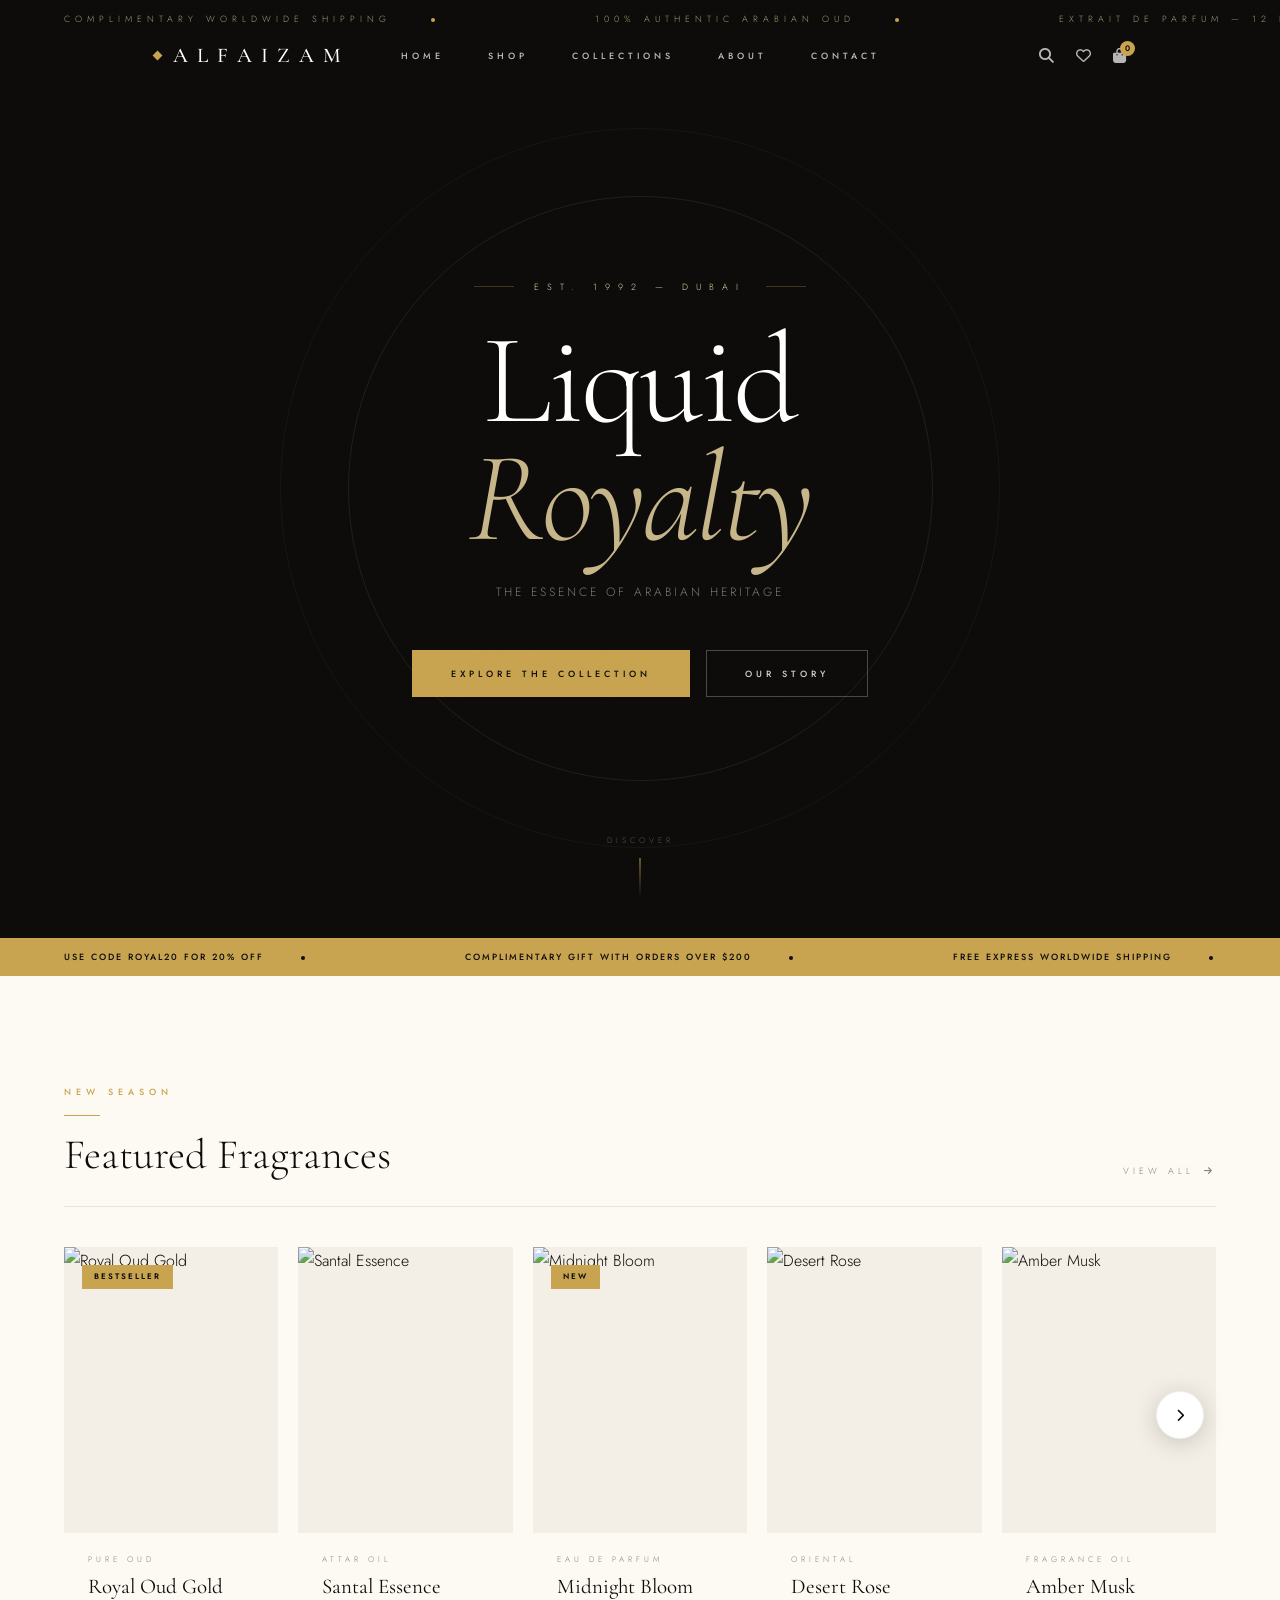
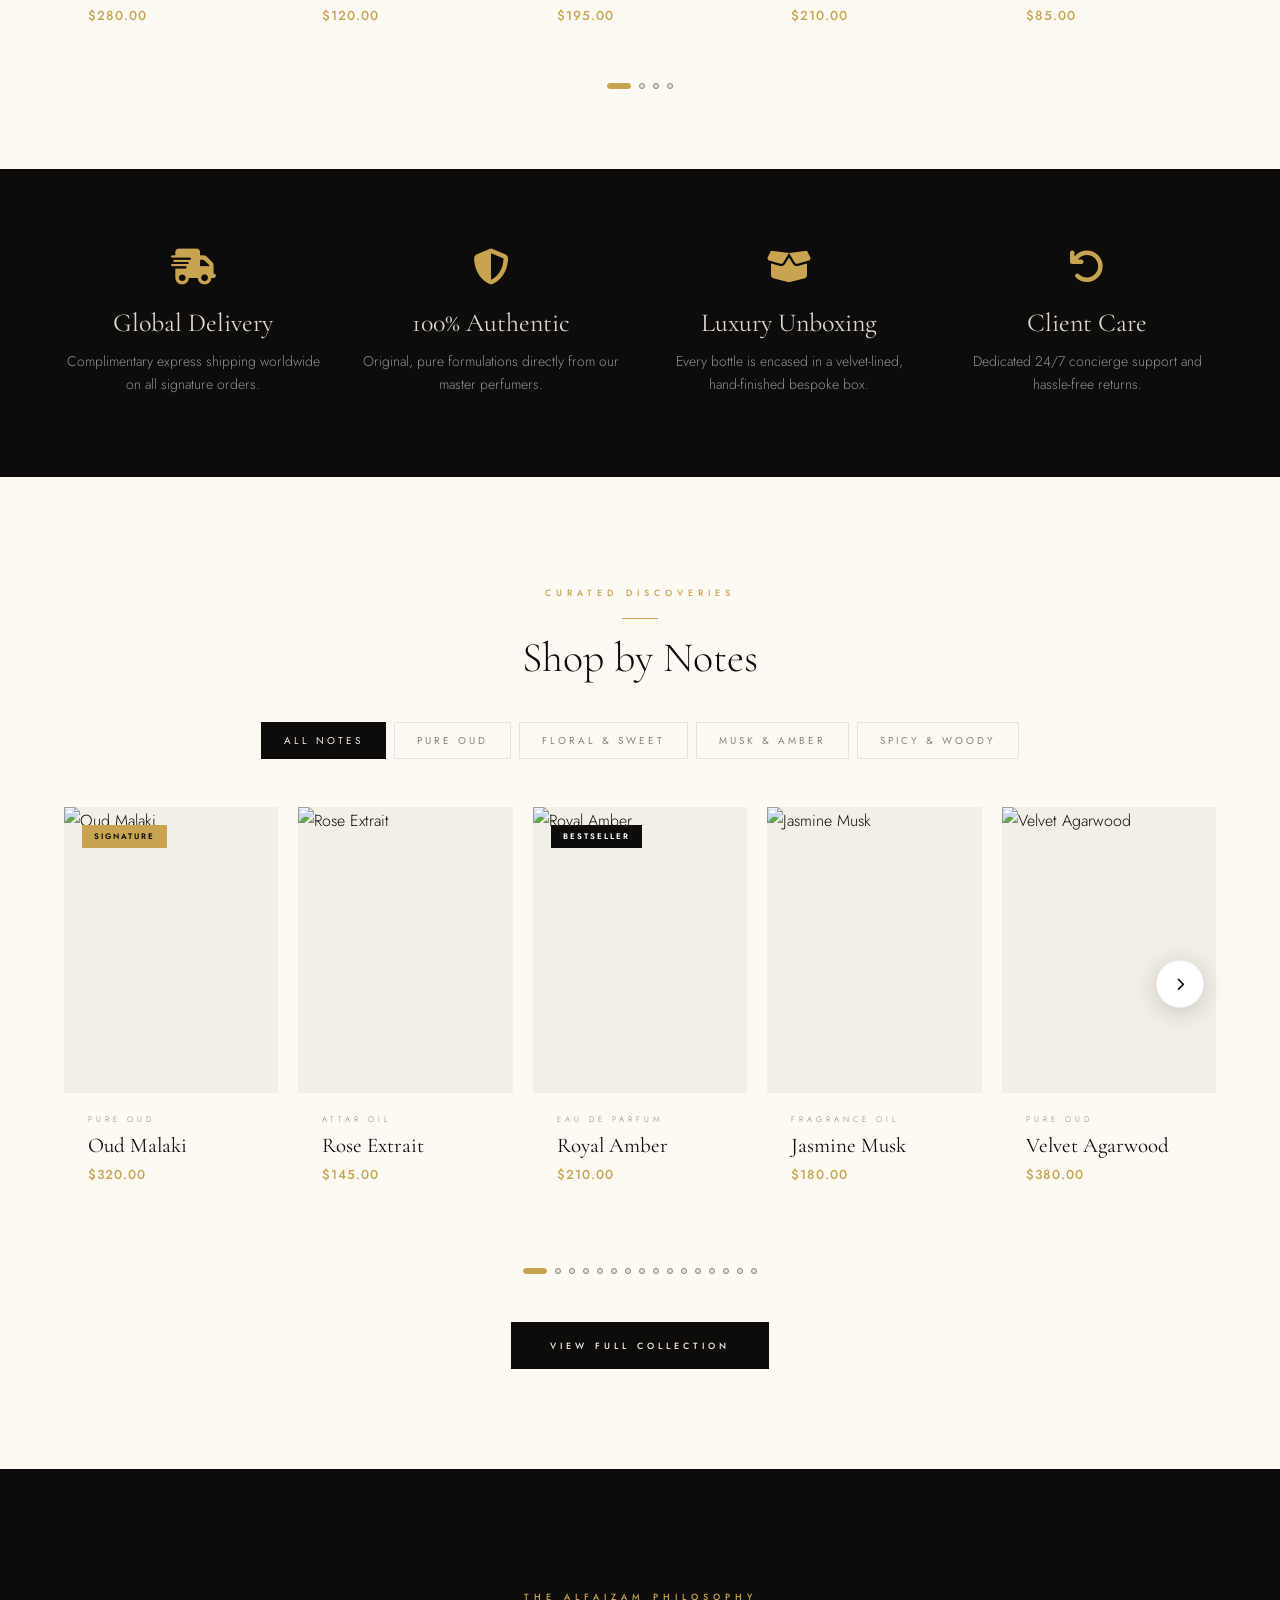
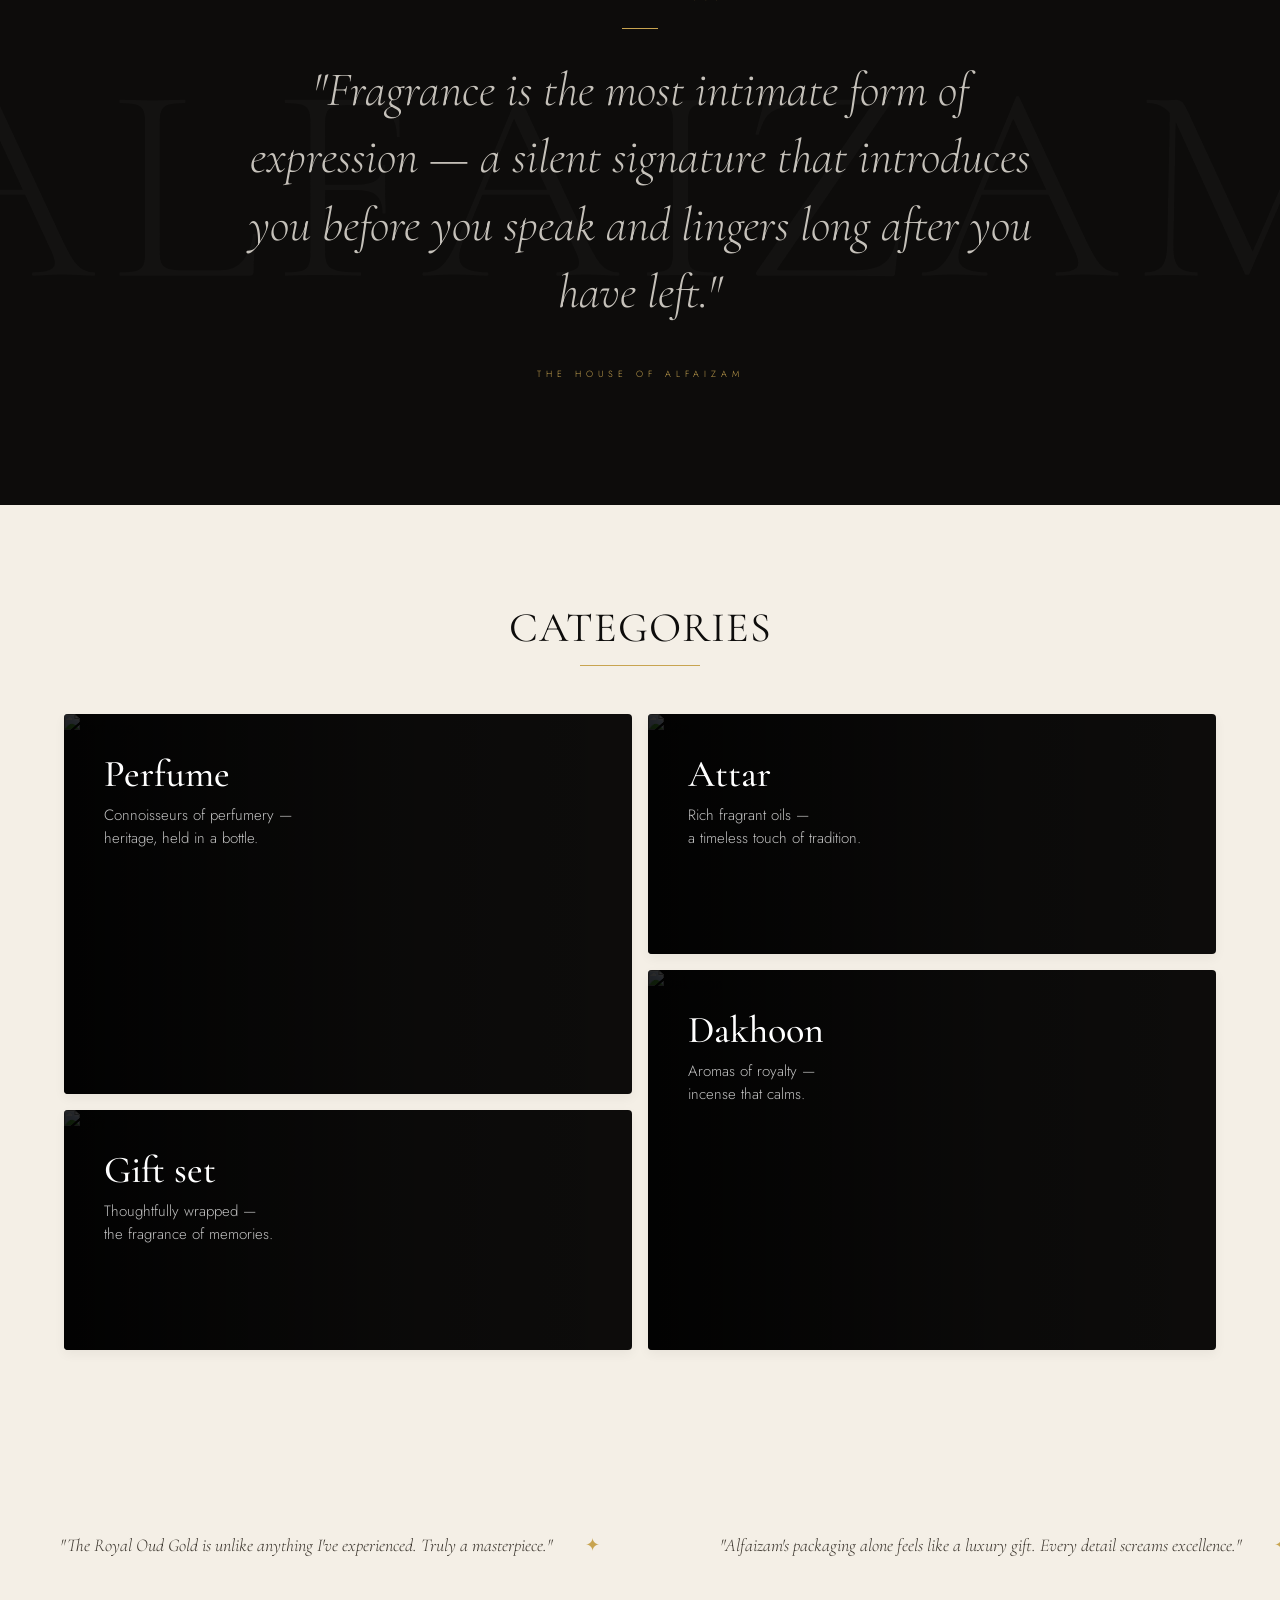
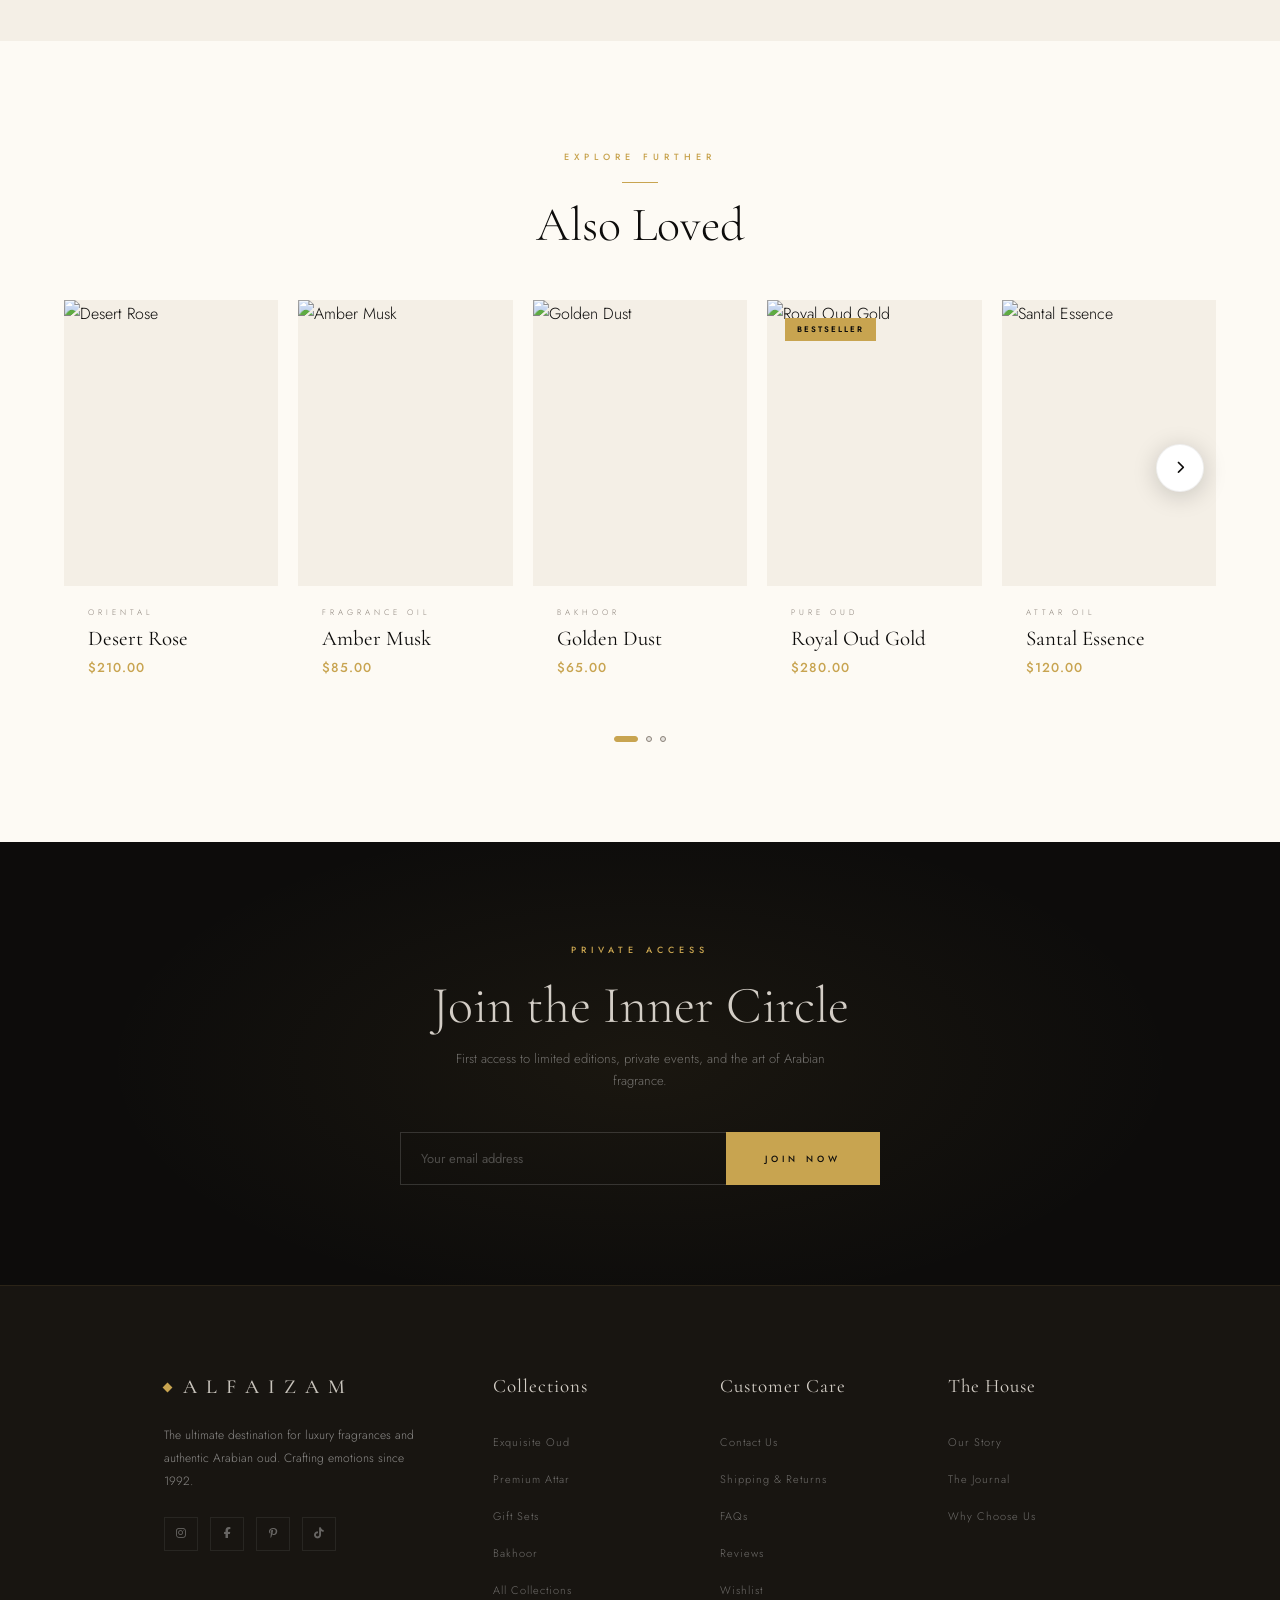
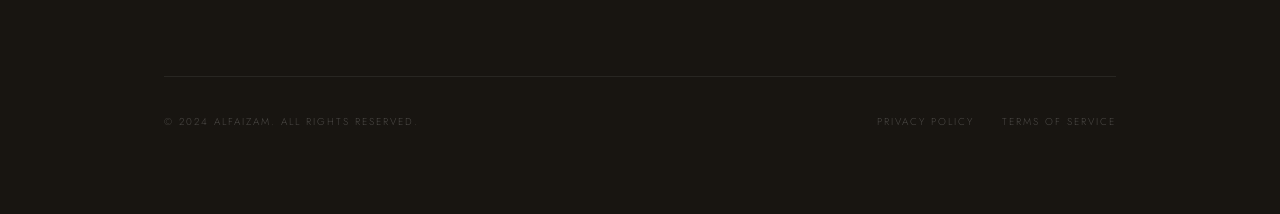
==== commit 72429ec8: "Changes" ====
--- a/index.html
+++ b/index.html
@@ -24,7 +24,7 @@
         .hero-bg {
             position: absolute;
             inset: 0;
-            background-image: url('images/hero.png');
+            background-image: url('https://alfaizam.in/wp-content/uploads/2026/04/hero.jpg');
             background-size: cover;
             background-position: center;
             opacity: .22;
@@ -760,14 +760,14 @@
             <div class="cat-bento-grid">
                 <div class="cat-col">
                     <a href="shop.html" class="cat-card cat-tall reveal">
-                        <img src="images/hero.png" alt="Perfume">
+                        <img src="https://alfaizam.in/wp-content/uploads/2026/04/hero.jpg" alt="Perfume">
                         <div class="cat-content">
                             <h3>Perfume</h3>
                             <p>Connoisseurs of perfumery —<br>heritage, held in a bottle.</p>
                         </div>
                     </a>
                     <a href="shop.html" class="cat-card cat-short reveal d1">
-                        <img src="images/oud.png" alt="Gift set">
+                        <img src="https://alfaizam.in/wp-content/uploads/2026/04/oud.jpg" alt="Gift set">
                         <div class="cat-content">
                             <h3>Gift set</h3>
                             <p>Thoughtfully wrapped —<br>the fragrance of memories.</p>
@@ -776,14 +776,14 @@
                 </div>
                 <div class="cat-col">
                     <a href="shop.html" class="cat-card cat-short reveal d2">
-                        <img src="images/attar.png" alt="Attar">
+                        <img src="https://alfaizam.in/wp-content/uploads/2026/04/attar.jpg" alt="Attar">
                         <div class="cat-content">
                             <h3>Attar</h3>
                             <p>Rich fragrant oils —<br>a timeless touch of tradition.</p>
                         </div>
                     </a>
                     <a href="shop.html" class="cat-card cat-tall reveal d3">
-                        <img src="images/oud.png" alt="Dakhoon">
+                        <img src="https://alfaizam.in/wp-content/uploads/2026/04/oud.jpg" alt="Dakhoon">
                         <div class="cat-content">
                             <h3>Dakhoon</h3>
                             <p>Aromas of royalty —<br>incense that calms.</p>
@@ -942,47 +942,47 @@
         //  PRODUCT DATA
         // ═══════════════════════════════════════════════
         const FEATURED_PRODUCTS = [
-            { name: 'Royal Oud Gold', cat: 'Pure Oud', price: '$280.00', img: 'images/oud.png', badge: 'Bestseller', badgeBg: '' },
-            { name: 'Santal Essence', cat: 'Attar Oil', price: '$120.00', img: 'images/attar.png', badge: '', badgeBg: '' },
-            { name: 'Midnight Bloom', cat: 'Eau de Parfum', price: '$195.00', img: 'images/hero.png', badge: 'New', badgeBg: '' },
-            { name: 'Desert Rose', cat: 'Oriental', price: '$210.00', img: 'images/oud.png', badge: '', badgeBg: '' },
-            { name: 'Amber Musk', cat: 'Fragrance Oil', price: '$85.00', img: 'images/attar.png', badge: '', badgeBg: '' },
-            { name: 'Golden Dust', cat: 'Bakhoor', price: '$65.00', img: 'images/hero.png', badge: '', badgeBg: '' },
-            { name: 'Imperial Amber', cat: 'Eau de Parfum', price: '$230.00', img: 'images/oud.png', badge: 'Signature', badgeBg: '' },
-            { name: 'Velvet Agarwood', cat: 'Pure Oud', price: '$380.00', img: 'images/attar.png', badge: '', badgeBg: '' },
+            { name: 'Royal Oud Gold', cat: 'Pure Oud', price: '$280.00', img: 'https://alfaizam.in/wp-content/uploads/2026/04/oud.jpg', badge: 'Bestseller', badgeBg: '' },
+            { name: 'Santal Essence', cat: 'Attar Oil', price: '$120.00', img: 'https://alfaizam.in/wp-content/uploads/2026/04/attar.jpg', badge: '', badgeBg: '' },
+            { name: 'Midnight Bloom', cat: 'Eau de Parfum', price: '$195.00', img: 'https://alfaizam.in/wp-content/uploads/2026/04/hero.jpg', badge: 'New', badgeBg: '' },
+            { name: 'Desert Rose', cat: 'Oriental', price: '$210.00', img: 'https://alfaizam.in/wp-content/uploads/2026/04/oud.jpg', badge: '', badgeBg: '' },
+            { name: 'Amber Musk', cat: 'Fragrance Oil', price: '$85.00', img: 'https://alfaizam.in/wp-content/uploads/2026/04/attar.jpg', badge: '', badgeBg: '' },
+            { name: 'Golden Dust', cat: 'Bakhoor', price: '$65.00', img: 'https://alfaizam.in/wp-content/uploads/2026/04/hero.jpg', badge: '', badgeBg: '' },
+            { name: 'Imperial Amber', cat: 'Eau de Parfum', price: '$230.00', img: 'https://alfaizam.in/wp-content/uploads/2026/04/oud.jpg', badge: 'Signature', badgeBg: '' },
+            { name: 'Velvet Agarwood', cat: 'Pure Oud', price: '$380.00', img: 'https://alfaizam.in/wp-content/uploads/2026/04/attar.jpg', badge: '', badgeBg: '' },
         ];
 
         const NOTE_PRODUCTS = [
-            { name: 'Oud Malaki', cat: 'Pure Oud', price: '$320.00', img: 'images/oud.png', badge: 'Signature', badgeBg: '', notes: ['oud'] },
-            { name: 'Rose Extrait', cat: 'Attar Oil', price: '$145.00', img: 'images/hero.png', badge: '', badgeBg: '', notes: ['floral'] },
-            { name: 'Royal Amber', cat: 'Eau de Parfum', price: '$210.00', img: 'images/attar.png', badge: 'Bestseller', badgeBg: 'var(--ink)', notes: ['musk'] },
-            { name: 'Jasmine Musk', cat: 'Fragrance Oil', price: '$180.00', img: 'images/hero.png', badge: '', badgeBg: '', notes: ['floral', 'musk'] },
-            { name: 'Velvet Agarwood', cat: 'Pure Oud', price: '$380.00', img: 'images/oud.png', badge: '', badgeBg: '', notes: ['oud', 'spicy'] },
-            { name: 'Saffron Gold', cat: 'Eau de Parfum', price: '$260.00', img: 'images/attar.png', badge: 'Limited', badgeBg: 'var(--gold)', notes: ['spicy'] },
-            { name: 'Imperial Musk', cat: 'Attar Oil', price: '$150.00', img: 'images/hero.png', badge: '', badgeBg: '', notes: ['musk'] },
-            { name: 'Desert Rose', cat: 'Eau de Parfum', price: '$185.00', img: 'images/oud.png', badge: '', badgeBg: '', notes: ['floral'] },
-            { name: 'Sandalwood Reserve', cat: 'Woody', price: '$220.00', img: 'images/attar.png', badge: 'New', badgeBg: '', notes: ['spicy'] },
-            { name: 'Golden Bakhoor', cat: 'Incense', price: '$90.00', img: 'images/oud.png', badge: '', badgeBg: '', notes: ['oud'] },
-            { name: 'Nightfall Attar', cat: 'Attar Oil', price: '$165.00', img: 'images/hero.png', badge: '', badgeBg: '', notes: ['musk'] },
-            { name: 'White Lily Essence', cat: 'Floral', price: '$140.00', img: 'images/attar.png', badge: '', badgeBg: '', notes: ['floral'] },
-            { name: 'Majestic Cardamom', cat: 'Spicy & Warm', price: '$195.00', img: 'images/oud.png', badge: '', badgeBg: '', notes: ['spicy'] },
-            { name: 'Oud Supreme', cat: 'Pure Oud', price: '$450.00', img: 'images/hero.png', badge: 'Bestseller', badgeBg: 'var(--ink)', notes: ['oud'] },
-            { name: 'Cashmere Musk', cat: 'Eau de Parfum', price: '$230.00', img: 'images/attar.png', badge: '', badgeBg: '', notes: ['musk'] },
-            { name: 'Taif Rose Absolute', cat: 'Attar Oil', price: '$310.00', img: 'images/oud.png', badge: 'Signature', badgeBg: '', notes: ['floral'] },
-            { name: 'Midnight Spices', cat: 'Oriental Spicy', price: '$205.00', img: 'images/attar.png', badge: '', badgeBg: '', notes: ['spicy'] },
-            { name: 'Heritage Blend', cat: 'Exclusive Blend', price: '$520.00', img: 'images/hero.png', badge: '', badgeBg: '', notes: ['oud', 'musk'] },
-            { name: 'Citrus Bloom', cat: 'Fresh Floral', price: '$130.00', img: 'images/oud.png', badge: '', badgeBg: '', notes: ['floral'] },
-            { name: 'Arabian Cedar', cat: 'Woody', price: '$190.00', img: 'images/attar.png', badge: '', badgeBg: '', notes: ['spicy'] },
+            { name: 'Oud Malaki', cat: 'Pure Oud', price: '$320.00', img: 'https://alfaizam.in/wp-content/uploads/2026/04/oud.jpg', badge: 'Signature', badgeBg: '', notes: ['oud'] },
+            { name: 'Rose Extrait', cat: 'Attar Oil', price: '$145.00', img: 'https://alfaizam.in/wp-content/uploads/2026/04/hero.jpg', badge: '', badgeBg: '', notes: ['floral'] },
+            { name: 'Royal Amber', cat: 'Eau de Parfum', price: '$210.00', img: 'https://alfaizam.in/wp-content/uploads/2026/04/attar.jpg', badge: 'Bestseller', badgeBg: 'var(--ink)', notes: ['musk'] },
+            { name: 'Jasmine Musk', cat: 'Fragrance Oil', price: '$180.00', img: 'https://alfaizam.in/wp-content/uploads/2026/04/hero.jpg', badge: '', badgeBg: '', notes: ['floral', 'musk'] },
+            { name: 'Velvet Agarwood', cat: 'Pure Oud', price: '$380.00', img: 'https://alfaizam.in/wp-content/uploads/2026/04/oud.jpg', badge: '', badgeBg: '', notes: ['oud', 'spicy'] },
+            { name: 'Saffron Gold', cat: 'Eau de Parfum', price: '$260.00', img: 'https://alfaizam.in/wp-content/uploads/2026/04/attar.jpg', badge: 'Limited', badgeBg: 'var(--gold)', notes: ['spicy'] },
+            { name: 'Imperial Musk', cat: 'Attar Oil', price: '$150.00', img: 'https://alfaizam.in/wp-content/uploads/2026/04/hero.jpg', badge: '', badgeBg: '', notes: ['musk'] },
+            { name: 'Desert Rose', cat: 'Eau de Parfum', price: '$185.00', img: 'https://alfaizam.in/wp-content/uploads/2026/04/oud.jpg', badge: '', badgeBg: '', notes: ['floral'] },
+            { name: 'Sandalwood Reserve', cat: 'Woody', price: '$220.00', img: 'https://alfaizam.in/wp-content/uploads/2026/04/attar.jpg', badge: 'New', badgeBg: '', notes: ['spicy'] },
+            { name: 'Golden Bakhoor', cat: 'Incense', price: '$90.00', img: 'https://alfaizam.in/wp-content/uploads/2026/04/oud.jpg', badge: '', badgeBg: '', notes: ['oud'] },
+            { name: 'Nightfall Attar', cat: 'Attar Oil', price: '$165.00', img: 'https://alfaizam.in/wp-content/uploads/2026/04/hero.jpg', badge: '', badgeBg: '', notes: ['musk'] },
+            { name: 'White Lily Essence', cat: 'Floral', price: '$140.00', img: 'https://alfaizam.in/wp-content/uploads/2026/04/attar.jpg', badge: '', badgeBg: '', notes: ['floral'] },
+            { name: 'Majestic Cardamom', cat: 'Spicy & Warm', price: '$195.00', img: 'https://alfaizam.in/wp-content/uploads/2026/04/oud.jpg', badge: '', badgeBg: '', notes: ['spicy'] },
+            { name: 'Oud Supreme', cat: 'Pure Oud', price: '$450.00', img: 'https://alfaizam.in/wp-content/uploads/2026/04/hero.jpg', badge: 'Bestseller', badgeBg: 'var(--ink)', notes: ['oud'] },
+            { name: 'Cashmere Musk', cat: 'Eau de Parfum', price: '$230.00', img: 'https://alfaizam.in/wp-content/uploads/2026/04/attar.jpg', badge: '', badgeBg: '', notes: ['musk'] },
+            { name: 'Taif Rose Absolute', cat: 'Attar Oil', price: '$310.00', img: 'https://alfaizam.in/wp-content/uploads/2026/04/oud.jpg', badge: 'Signature', badgeBg: '', notes: ['floral'] },
+            { name: 'Midnight Spices', cat: 'Oriental Spicy', price: '$205.00', img: 'https://alfaizam.in/wp-content/uploads/2026/04/attar.jpg', badge: '', badgeBg: '', notes: ['spicy'] },
+            { name: 'Heritage Blend', cat: 'Exclusive Blend', price: '$520.00', img: 'https://alfaizam.in/wp-content/uploads/2026/04/hero.jpg', badge: '', badgeBg: '', notes: ['oud', 'musk'] },
+            { name: 'Citrus Bloom', cat: 'Fresh Floral', price: '$130.00', img: 'https://alfaizam.in/wp-content/uploads/2026/04/oud.jpg', badge: '', badgeBg: '', notes: ['floral'] },
+            { name: 'Arabian Cedar', cat: 'Woody', price: '$190.00', img: 'https://alfaizam.in/wp-content/uploads/2026/04/attar.jpg', badge: '', badgeBg: '', notes: ['spicy'] },
         ];
 
         const ALSO_LOVED = [
-            { name: 'Desert Rose', cat: 'Oriental', price: '$210.00', img: 'images/oud.png', badge: '', badgeBg: '' },
-            { name: 'Amber Musk', cat: 'Fragrance Oil', price: '$85.00', img: 'images/attar.png', badge: '', badgeBg: '' },
-            { name: 'Golden Dust', cat: 'Bakhoor', price: '$65.00', img: 'images/hero.png', badge: '', badgeBg: '' },
-            { name: 'Royal Oud Gold', cat: 'Pure Oud', price: '$280.00', img: 'images/oud.png', badge: 'Bestseller', badgeBg: '' },
-            { name: 'Santal Essence', cat: 'Attar Oil', price: '$120.00', img: 'images/attar.png', badge: '', badgeBg: '' },
-            { name: 'Midnight Bloom', cat: 'Eau de Parfum', price: '$195.00', img: 'images/hero.png', badge: 'New', badgeBg: '' },
-            { name: 'Oud Supreme', cat: 'Pure Oud', price: '$450.00', img: 'images/oud.png', badge: 'Signature', badgeBg: '' },
+            { name: 'Desert Rose', cat: 'Oriental', price: '$210.00', img: 'https://alfaizam.in/wp-content/uploads/2026/04/oud.jpg', badge: '', badgeBg: '' },
+            { name: 'Amber Musk', cat: 'Fragrance Oil', price: '$85.00', img: 'https://alfaizam.in/wp-content/uploads/2026/04/attar.jpg', badge: '', badgeBg: '' },
+            { name: 'Golden Dust', cat: 'Bakhoor', price: '$65.00', img: 'https://alfaizam.in/wp-content/uploads/2026/04/hero.jpg', badge: '', badgeBg: '' },
+            { name: 'Royal Oud Gold', cat: 'Pure Oud', price: '$280.00', img: 'https://alfaizam.in/wp-content/uploads/2026/04/oud.jpg', badge: 'Bestseller', badgeBg: '' },
+            { name: 'Santal Essence', cat: 'Attar Oil', price: '$120.00', img: 'https://alfaizam.in/wp-content/uploads/2026/04/attar.jpg', badge: '', badgeBg: '' },
+            { name: 'Midnight Bloom', cat: 'Eau de Parfum', price: '$195.00', img: 'https://alfaizam.in/wp-content/uploads/2026/04/hero.jpg', badge: 'New', badgeBg: '' },
+            { name: 'Oud Supreme', cat: 'Pure Oud', price: '$450.00', img: 'https://alfaizam.in/wp-content/uploads/2026/04/oud.jpg', badge: 'Signature', badgeBg: '' },
         ];
 
         // ═══════════════════════════════════════════════
--- a/style.css
+++ b/style.css
@@ -99,7 +99,7 @@
 .container {
     max-width: 100%;
     margin: 0 auto;
-    /* padding: 0 64px; */
+    padding: 0 64px;
 }
 
 @media (max-width: 768px) {
@@ -650,7 +650,7 @@
 .page-hero-bg {
     position: absolute;
     inset: 0;
-    background-image: url('images/hero.png');
+    background-image: url('https://alfaizam.in/wp-content/uploads/2026/04/hero.jpg');
     background-size: cover;
     background-position: center;
     opacity: .12;
@@ -2132,6 +2132,8 @@
 
     .contact-layout {
         grid-template-columns: 1fr;
+        gap: 40px;
+        padding-bottom: 60px;
     }
 
     .review-grid {
@@ -2164,8 +2166,24 @@
         display: none !important;
     }
 
+    .page-hero {
+        padding: 120px 0 60px;
+    }
+
     .page-hero h1 {
         font-size: 52px;
+    }
+
+    .section {
+        padding: 60px 0;
+    }
+
+    .section-sm {
+        padding: 40px 0;
+    }
+
+    .section-lg {
+        padding: 80px 0;
     }
 
     .collections-grid {
@@ -2199,6 +2217,10 @@
         text-align: center;
     }
 
+    footer.site-footer {
+        padding: 60px 24px;
+    }
+
     .product-gallery {
         grid-template-columns: 1fr;
     }
